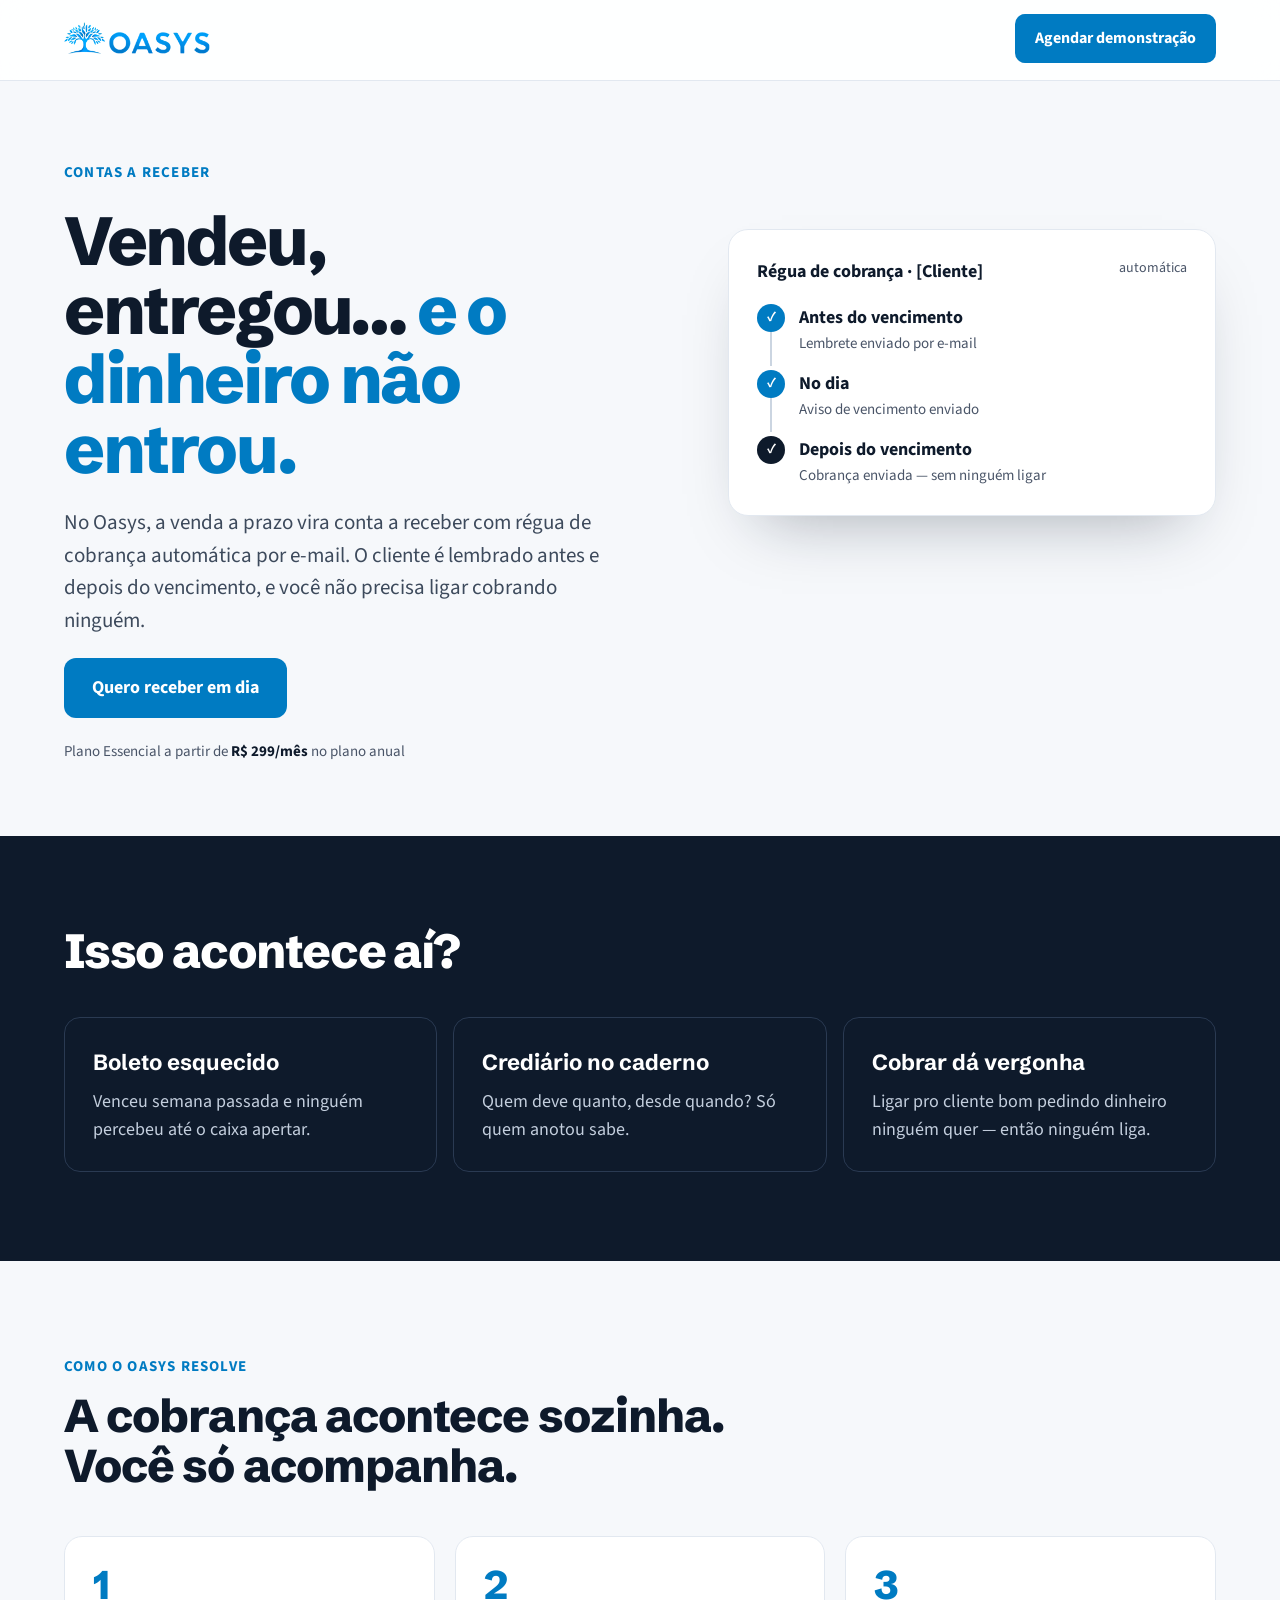
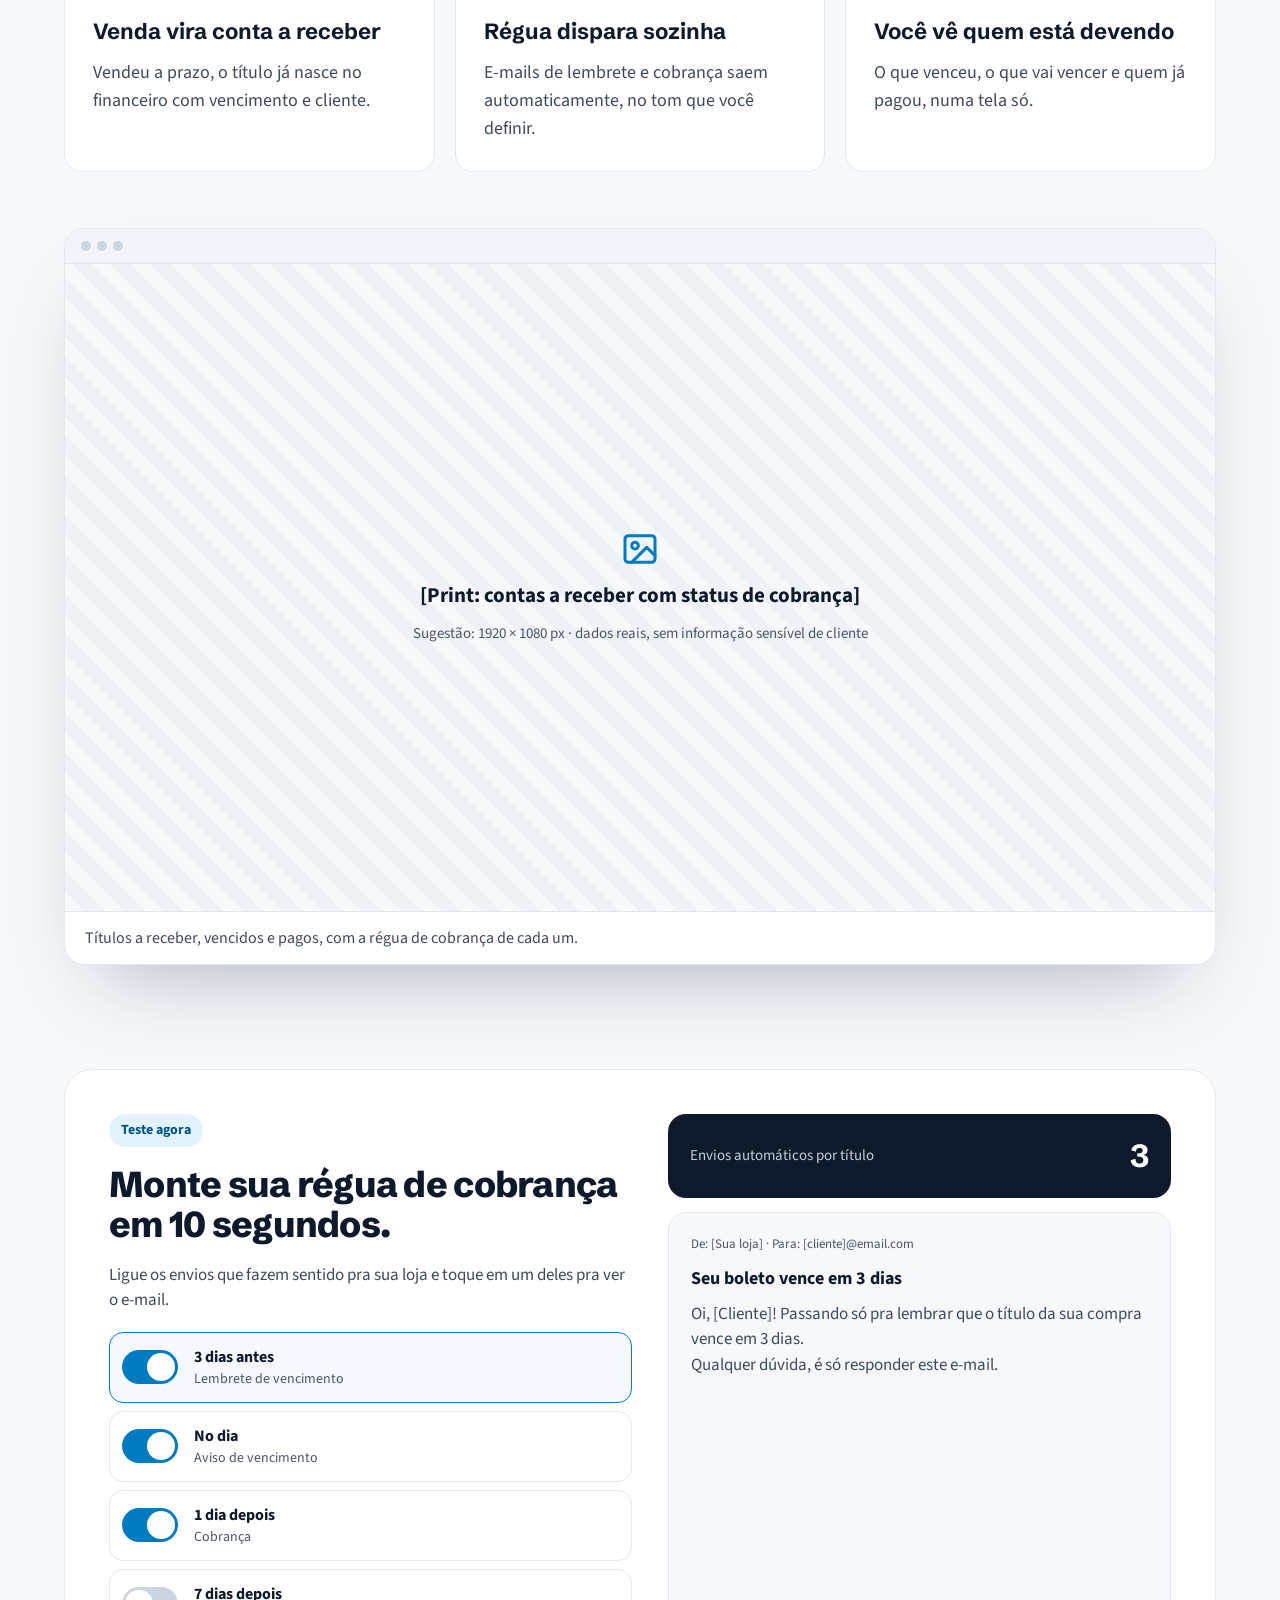
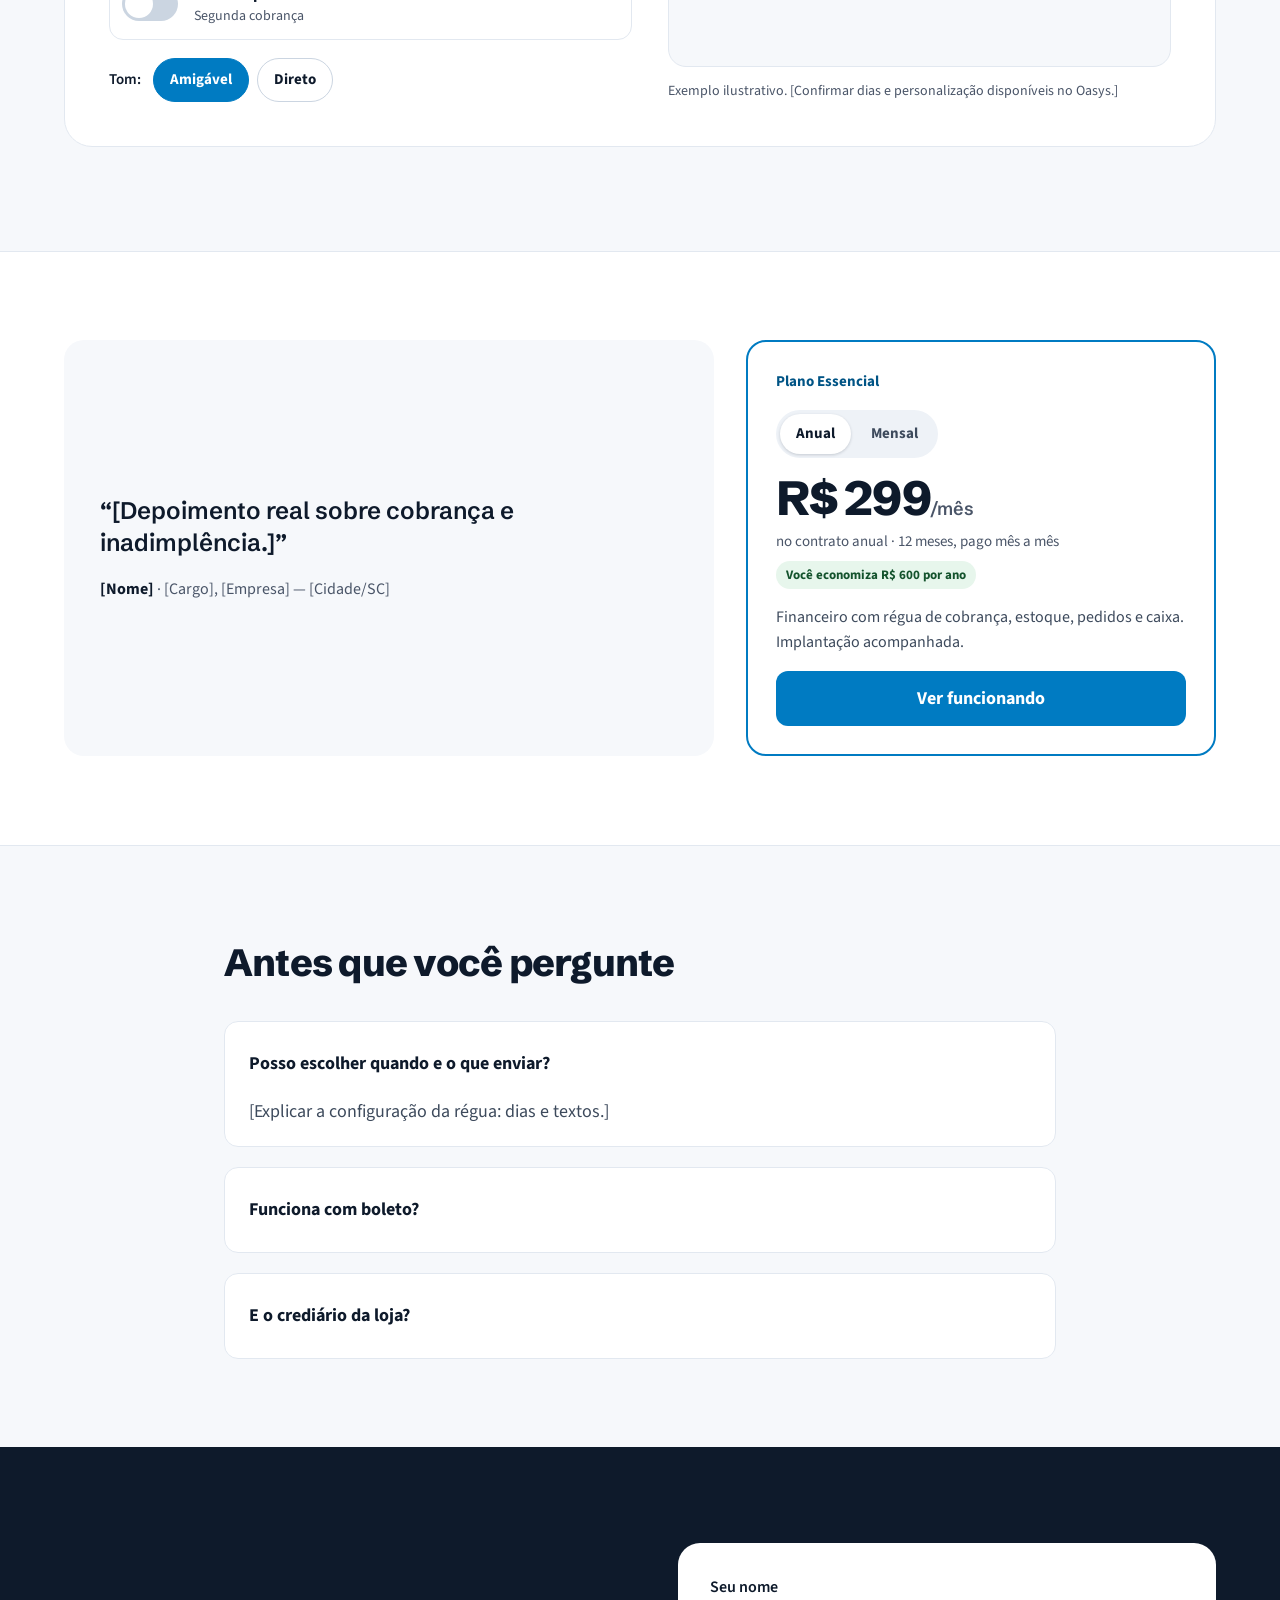
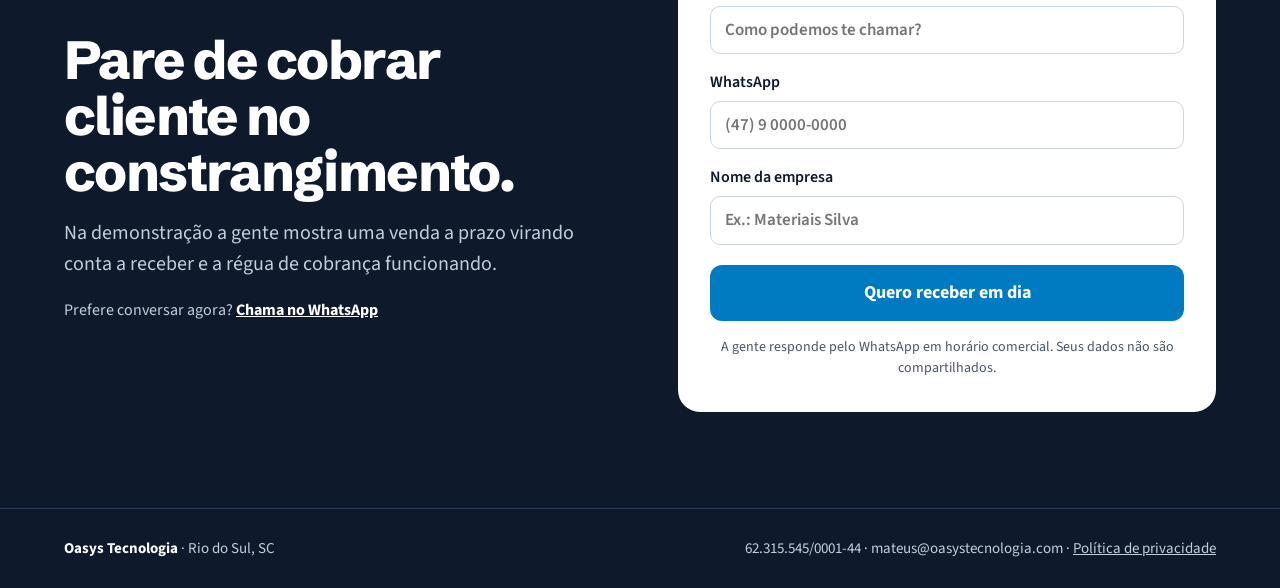
==== cobranca/index.html @ 2a6f5a50 "feat: substitui LPs por 6 landing pages nichadas por dor Apaga as 3 LPs antigas (index.html, index_c" ====
<!doctype html>
<html lang="pt-BR">
<head>
<meta charset="utf-8">
<meta name="viewport" content="width=device-width, initial-scale=1, viewport-fit=cover">
<title>Régua de cobrança automática | Oasys ERP</title>
<meta name="description" content="Venda a prazo vira conta a receber com lembretes e cobranças automáticas por e-mail. Receba em dia sem precisar ligar cobrando.">
<meta name="theme-color" content="#0E1A2B">
<link rel="canonical" href="https://www.oasystecnologia.com/cobranca/">
<meta property="og:type" content="website">
<meta property="og:locale" content="pt_BR">
<meta property="og:title" content="Régua de cobrança automática | Oasys ERP">
<meta property="og:description" content="Venda a prazo vira conta a receber com lembretes e cobranças automáticas por e-mail. Receba em dia sem precisar ligar cobrando.">
<meta property="og:url" content="https://www.oasystecnologia.com/cobranca/">
<meta property="og:image" content="https://www.oasystecnologia.com/assets/og-cobranca.png">
<link rel="icon" href="../assets/favicon.png">
<link rel="preconnect" href="https://fonts.googleapis.com">
<link rel="preconnect" href="https://fonts.gstatic.com" crossorigin>
<link rel="stylesheet" href="https://fonts.googleapis.com/css2?family=Schibsted+Grotesk:wght@500;600;700;800&amp;family=Source+Sans+3:wght@400;500;600;700&amp;display=swap">
<link rel="stylesheet" href="../assets/oasys.css">
<!-- GA4 (opcional): descomente e troque G-XXXXXXX
<script async src="https://www.googletagmanager.com/gtag/js?id=G-XXXXXXX"></script>
<script>window.dataLayer=window.dataLayer||[];function gtag(){dataLayer.push(arguments);}gtag('js',new Date());gtag('config','G-XXXXXXX');</script>
-->
<!-- PostHog -->
<script>
  !function (t, e) { var o, n, p, r; e.__SV || (window.posthog && window.posthog.__loaded) || (window.posthog = e, e._i = [], e.init = function (i, s, a) { function g(t, e) { var o = e.split("."); 2 == o.length && (t = t[o[0]], e = o[1]), t[e] = function () { t.push([e].concat(Array.prototype.slice.call(arguments, 0))) } } (p = t.createElement("script")).type = "text/javascript", p.crossOrigin = "anonymous", p.async = !0, p.src = s.api_host.replace(".i.posthog.com", "-assets.i.posthog.com") + "/static/array.js", (r = t.getElementsByTagName("script")[0]).parentNode.insertBefore(p, r); var u = e; for (void 0 !== a ? u = e[a] = [] : a = "posthog", u.people = u.people || [], u.toString = function (t) { var e = "posthog"; return "posthog" !== a && (e += "." + a), t || (e += " (stub)"), e }, u.people.toString = function () { return u.toString(1) + ".people (stub)" }, o = "ki Ci init qi Hi pr Bi zi Di capture calculateEventProperties Qi register register_once register_for_session unregister unregister_for_session Ki getFeatureFlag getFeatureFlagPayload getFeatureFlagResult getAllFeatureFlags isFeatureEnabled reloadFeatureFlags updateFlags updateEarlyAccessFeatureEnrollment getEarlyAccessFeatures on onFeatureFlags onSurveysLoaded onSessionId getSurveys getActiveMatchingSurveys renderSurvey displaySurvey cancelPendingSurvey canRenderSurvey canRenderSurveyAsync Xi identify setPersonProperties unsetPersonProperties group resetGroups setPersonPropertiesForFlags resetPersonPropertiesForFlags setGroupPropertiesForFlags resetGroupPropertiesForFlags reset shutdown setIdentity clearIdentity get_distinct_id getGroups get_session_id get_session_replay_url alias set_config startSessionRecording stopSessionRecording sessionRecordingStarted captureException addExceptionStep captureLog startExceptionAutocapture stopExceptionAutocapture loadToolbar get_property getSessionProperty Ji Gi createPersonProfile setInternalOrTestUser Yi Ai rn opt_in_capturing opt_out_capturing has_opted_in_capturing has_opted_out_capturing get_explicit_consent_status is_capturing clear_opt_in_out_capturing Vi debug mr it getPageViewId captureTraceFeedback captureTraceMetric Oi".split(" "), n = 0; n < o.length; n++)g(u, o[n]); e._i.push([i, s, a]) }, e.__SV = 1) }(document, window.posthog || []);
  posthog.init('phc_oNFA5tQmoU3kR3LsPu9twsW7K7VfDBJmHbrfLecJMshD', {
    api_host: 'https://us.i.posthog.com',
    defaults: '2026-05-30',
    person_profiles: 'identified_only', // or 'always' to create profiles for anonymous users as well
  })
</script>
  <!-- Meta Pixel Code -->
  <script>
    !function (f, b, e, v, n, t, s) {
      if (f.fbq) return; n = f.fbq = function () {
        n.callMethod ?
          n.callMethod.apply(n, arguments) : n.queue.push(arguments)
      };
      if (!f._fbq) f._fbq = n; n.push = n; n.loaded = !0; n.version = '2.0';
      n.queue = []; t = b.createElement(e); t.async = !0;
      t.src = v; s = b.getElementsByTagName(e)[0];
      s.parentNode.insertBefore(t, s)
    }(window, document, 'script',
      'https://connect.facebook.net/en_US/fbevents.js');
    fbq('init', '1042096091507834');
    fbq('track', 'PageView');
  </script>
  <noscript><img height="1" width="1" style="display:none"
      src="https://www.facebook.com/tr?id=1042096091507834&ev=PageView&noscript=1" /></noscript>
  <!-- End Meta Pixel Code -->
</head>
<body data-lp="cobranca">
<div style="font-family: 'Source Sans 3', system-ui, sans-serif; color: #0E1A2B; background: #F6F8FB; font-size: 18px; line-height: 1.55; overflow-x: clip">

<header style="position: sticky; top: 0; z-index: 50; background: rgba(255,255,255,0.88); backdrop-filter: blur(12px); -webkit-backdrop-filter: blur(12px); border-bottom: 1px solid #E2E8F0">
<div style="max-width: 1200px; margin: 0 auto; padding: 14px 24px; display: flex; align-items: center; justify-content: space-between; gap: 16px">
<a href="https://www.oasystecnologia.com/" aria-label="Oasys — página inicial" style="display: inline-flex; align-items: center; text-decoration: none"><img src="../assets/logohorizontal.png" alt="Oasys" style="height: 32px; width: auto; display: block"></a>
<a class="btn" href="#demo" style="background: var(--azul); color: #FFFFFF; text-decoration: none; font-weight: 700; font-size: 16px; padding: 12px 20px; border-radius: 10px; min-height: 44px; box-sizing: border-box; display: inline-flex; align-items: center">Agendar demonstração</a>
</div>
<div class="prog" aria-hidden="true" style="height: 3px; background: var(--azul); transform: scaleX(0); transform-origin: left"></div>
</header>
<main id="conteudo">


<!-- HERO -->
<section style="max-width: 1200px; margin: 0 auto; padding: clamp(48px, 6.3vw, 88px) 24px clamp(44px, 5.7vw, 80px); display: flex; flex-wrap: wrap; gap: 56px; align-items: center">
<div style="flex: 1 1 520px; min-width: 0; display: flex; flex-direction: column; gap: 22px">
<p class="load d1" style="margin: 0; font-weight: 700; font-size: 15px; letter-spacing: 0.08em; text-transform: uppercase; color: var(--azul)">Contas a receber</p>
<h1 class="load d2" style="margin: 0; font-family: 'Schibsted Grotesk', sans-serif; font-weight: 800; font-size: clamp(40px, 5.4vw, 68px); line-height: 1.02; letter-spacing: -0.035em">Vendeu, entregou… <span style="color: var(--azul)">e o dinheiro não entrou.</span></h1>
<p class="load d3" style="margin: 0; font-size: clamp(18px, 2.2vw, 21px); color: #3D4A5C; max-width: 560px">No Oasys, a venda a prazo vira conta a receber com régua de cobrança automática por e-mail. O cliente é lembrado antes e depois do vencimento, e você não precisa ligar cobrando ninguém.</p>
<div class="load d4" style="display: flex; flex-wrap: wrap; gap: 12px">
<a class="btn" href="#demo" style="background: var(--azul); color: #FFFFFF; text-decoration: none; font-weight: 700; padding: 16px 28px; border-radius: 12px; min-height: 52px; box-sizing: border-box; display: inline-flex; align-items: center">Quero receber em dia</a>
</div>
<p class="load d5" style="margin: 0; font-size: 15px; color: #4A5568">Plano Essencial a partir de <strong style="color: #0E1A2B">R$ 299/mês</strong> no plano anual</p>
</div>
<div class="par" style="flex: 1 1 400px; min-width: 0">
<div class="load d3" style="background: #FFFFFF; border: 1px solid #E2E8F0; border-radius: 20px; padding: 28px; display: flex; flex-direction: column; gap: 4px; box-shadow: 0 32px 64px -32px rgba(14,26,43,0.35)">
<div style="display: flex; justify-content: space-between; gap: 12px; margin-bottom: 14px"><span style="font-weight: 700">Régua de cobrança · [Cliente]</span><span style="font-size: 14px; color: #4A5568">automática</span></div>
<div class="load d4" style="display: flex; gap: 14px; align-items: flex-start"><div style="display: flex; flex-direction: column; align-items: center"><span style="width: 28px; height: 28px; border-radius: 50%; background: var(--azul); color: #FFF; display: flex; align-items: center; justify-content: center; font-size: 14px; font-weight: 700">✓</span><span style="width: 2px; height: 34px; background: #CBD5E1"></span></div><div><strong>Antes do vencimento</strong><div style="font-size: 15px; color: #4A5568">Lembrete enviado por e-mail</div></div></div>
<div class="load d6" style="display: flex; gap: 14px; align-items: flex-start"><div style="display: flex; flex-direction: column; align-items: center"><span style="width: 28px; height: 28px; border-radius: 50%; background: var(--azul); color: #FFF; display: flex; align-items: center; justify-content: center; font-size: 14px; font-weight: 700">✓</span><span style="width: 2px; height: 34px; background: #CBD5E1"></span></div><div><strong>No dia</strong><div style="font-size: 15px; color: #4A5568">Aviso de vencimento enviado</div></div></div>
<div class="load d7" style="display: flex; gap: 14px; align-items: flex-start"><div style="display: flex; flex-direction: column; align-items: center"><span style="width: 28px; height: 28px; border-radius: 50%; background: #0E1A2B; color: #FFF; display: flex; align-items: center; justify-content: center; font-size: 14px; font-weight: 700">✓</span></div><div><strong>Depois do vencimento</strong><div style="font-size: 15px; color: #4A5568">Cobrança enviada — sem ninguém ligar</div></div></div>
</div>
</div>
</section>

<!-- SINTOMAS -->
<section style="background: #0E1A2B; color: #FFFFFF">
<div style="max-width: 1200px; margin: 0 auto; padding: clamp(52px, 6.9vw, 96px) 24px; display: flex; flex-direction: column; gap: 40px">
<h2 class="rv" style="margin: 0; font-family: 'Schibsted Grotesk', sans-serif; font-weight: 800; font-size: clamp(32px, 3.8vw, 48px); line-height: 1.08; letter-spacing: -0.025em">Isso acontece aí?</h2>
<div style="display: grid; grid-template-columns: repeat(auto-fit, minmax(300px, 1fr)); gap: 16px">
<div class="rv" style="border: 1px solid #2A3A52; border-radius: 16px; padding: 28px; display: flex; flex-direction: column; gap: 8px"><strong style="font-family: 'Schibsted Grotesk', sans-serif; font-size: 22px">Boleto esquecido</strong><span style="color: #C3CEDD">Venceu semana passada e ninguém percebeu até o caixa apertar.</span></div>
<div class="rv s2" style="border: 1px solid #2A3A52; border-radius: 16px; padding: 28px; display: flex; flex-direction: column; gap: 8px"><strong style="font-family: 'Schibsted Grotesk', sans-serif; font-size: 22px">Crediário no caderno</strong><span style="color: #C3CEDD">Quem deve quanto, desde quando? Só quem anotou sabe.</span></div>
<div class="rv s3" style="border: 1px solid #2A3A52; border-radius: 16px; padding: 28px; display: flex; flex-direction: column; gap: 8px"><strong style="font-family: 'Schibsted Grotesk', sans-serif; font-size: 22px">Cobrar dá vergonha</strong><span style="color: #C3CEDD">Ligar pro cliente bom pedindo dinheiro ninguém quer — então ninguém liga.</span></div>
</div>
</div>
</section>

<!-- SOLUÇÃO -->
<section style="max-width: 1200px; margin: 0 auto; padding: clamp(56px, 7.4vw, 104px) 24px 56px; display: flex; flex-direction: column; gap: 44px">
<div class="rv" style="max-width: 760px; display: flex; flex-direction: column; gap: 12px">
<p style="margin: 0; font-weight: 700; font-size: 15px; letter-spacing: 0.08em; text-transform: uppercase; color: var(--azul)">Como o Oasys resolve</p>
<h2 style="margin: 0; font-family: 'Schibsted Grotesk', sans-serif; font-weight: 800; font-size: clamp(32px, 3.6vw, 46px); line-height: 1.1; letter-spacing: -0.02em">A cobrança acontece sozinha. Você só acompanha.</h2>
</div>
<div style="display: grid; grid-template-columns: repeat(auto-fit, minmax(300px, 1fr)); gap: 20px">
<article class="rv card" style="background: #FFFFFF; border: 1px solid #E2E8F0; border-radius: 18px; padding: 28px; display: flex; flex-direction: column; gap: 10px"><span style="font-family: 'Schibsted Grotesk', sans-serif; font-weight: 800; font-size: 40px; color: var(--azul); line-height: 1">1</span><h3 style="margin: 0; font-family: 'Schibsted Grotesk', sans-serif; font-size: 22px">Venda vira conta a receber</h3><p style="margin: 0; color: #3D4A5C">Vendeu a prazo, o título já nasce no financeiro com vencimento e cliente.</p></article>
<article class="rv s2 card" style="background: #FFFFFF; border: 1px solid #E2E8F0; border-radius: 18px; padding: 28px; display: flex; flex-direction: column; gap: 10px"><span style="font-family: 'Schibsted Grotesk', sans-serif; font-weight: 800; font-size: 40px; color: var(--azul); line-height: 1">2</span><h3 style="margin: 0; font-family: 'Schibsted Grotesk', sans-serif; font-size: 22px">Régua dispara sozinha</h3><p style="margin: 0; color: #3D4A5C">E-mails de lembrete e cobrança saem automaticamente, no tom que você definir.</p></article>
<article class="rv s3 card" style="background: #FFFFFF; border: 1px solid #E2E8F0; border-radius: 18px; padding: 28px; display: flex; flex-direction: column; gap: 10px"><span style="font-family: 'Schibsted Grotesk', sans-serif; font-weight: 800; font-size: 40px; color: var(--azul); line-height: 1">3</span><h3 style="margin: 0; font-family: 'Schibsted Grotesk', sans-serif; font-size: 22px">Você vê quem está devendo</h3><p style="margin: 0; color: #3D4A5C">O que venceu, o que vai vencer e quem já pagou, numa tela só.</p></article>
</div>
</section>

<!-- PRINT -->
<section style="max-width: 1200px; margin: 0 auto; padding: 0 24px 104px">
<div class="zoom"><figure style="margin: 0; background: #FFFFFF; border: 1px solid var(--linha); border-radius: 20px; overflow: hidden; box-shadow: 0 40px 80px -40px rgba(14,26,43,0.35)">
<div aria-hidden="true" style="display: flex; gap: 6px; padding: 12px 16px; background: #F1F4F9; border-bottom: 1px solid var(--linha)"><span style="width: 10px; height: 10px; border-radius: 50%; background: #CBD5E1"></span><span style="width: 10px; height: 10px; border-radius: 50%; background: #CBD5E1"></span><span style="width: 10px; height: 10px; border-radius: 50%; background: #CBD5E1"></span></div>
<!-- TROCAR: substitua o bloco abaixo por <img src="../assets/prints/ARQUIVO.png" alt="[Print: contas a receber com status de cobrança]" width="1920" height="1080" loading="lazy"> -->
<div style="aspect-ratio: 16 / 9; background: repeating-linear-gradient(45deg, #F6F8FB 0 14px, #EEF2F7 14px 28px); display: flex; flex-direction: column; align-items: center; justify-content: center; gap: 10px; text-align: center; padding: 24px; color: var(--suave)"><svg aria-hidden="true" width="40" height="40" viewBox="0 0 24 24" fill="none" stroke="#007BC2" stroke-width="1.8" stroke-linecap="round" stroke-linejoin="round"><rect x="3" y="4" width="18" height="16" rx="2"></rect><circle cx="9" cy="10" r="2"></circle><path d="M21 16l-5-5-9 9"></path></svg><strong style="color: var(--tinta); font-size: 21px">[Print: contas a receber com status de cobrança]</strong><span style="font-size: 15px">Sugestão: 1920 × 1080 px · dados reais, sem informação sensível de cliente</span></div>
<figcaption style="padding: 14px 20px; font-size: 16px; color: var(--texto); border-top: 1px solid var(--linha)">Títulos a receber, vencidos e pagos, com a régua de cobrança de cada um.</figcaption>
</figure></div>
</section>

<!-- TESTE AGORA -->
<section id="teste" style="max-width: 1200px; margin: 0 auto; padding: 0 24px 104px">
<div class="rv"><div data-widget="sim-regua"><noscript><p style="padding: 24px; background: #FFFFFF; border-radius: 20px">Ative o JavaScript para usar este simulador.</p></noscript></div></div>
</section>

<!-- PROVA + PREÇO -->
<section style="background: #FFFFFF; border-top: 1px solid #E2E8F0; border-bottom: 1px solid #E2E8F0">
<div style="max-width: 1200px; margin: 0 auto; padding: clamp(52px, 6.9vw, 96px) 24px; display: flex; flex-wrap: wrap; gap: 32px; align-items: stretch">
<figure class="rvl" style="flex: 1 1 520px; min-width: 0; margin: 0; background: #F6F8FB; border-radius: 20px; padding: 36px; display: flex; flex-direction: column; gap: 18px; justify-content: center">
<blockquote style="margin: 0; font-family: 'Schibsted Grotesk', sans-serif; font-size: 24px; line-height: 1.35; font-weight: 600">“[Depoimento real sobre cobrança e inadimplência.]”</blockquote>
<figcaption style="color: #4A5568; font-size: 16px"><strong style="color: #0E1A2B">[Nome]</strong> · [Cargo], [Empresa] — [Cidade/SC]</figcaption>
</figure>
<div class="rvr" style="flex: 1 1 340px; min-width: 0"><div data-widget="preco" data-plano="essencial" data-desc="Financeiro com régua de cobrança, estoque, pedidos e caixa. Implantação acompanhada." style="height: 100%"></div></div>
</div>
</section>

<!-- OBJEÇÕES -->
<section style="max-width: 880px; margin: 0 auto; padding: clamp(52px, 6.9vw, 96px) 24px; display: flex; flex-direction: column; gap: 20px">
<h2 class="rv" style="margin: 0 0 8px; font-family: 'Schibsted Grotesk', sans-serif; font-weight: 800; font-size: clamp(28px, 3vw, 38px); letter-spacing: -0.02em">Antes que você pergunte</h2>
<details class="rv" open style="background: #FFFFFF; border: 1px solid #E2E8F0; border-radius: 14px; padding: 20px 24px"><summary style="font-weight: 700; cursor: pointer">Posso escolher quando e o que enviar?</summary><p style="margin: 12px 0 0; color: #3D4A5C">[Explicar a configuração da régua: dias e textos.]</p></details>
<details class="rv" style="background: #FFFFFF; border: 1px solid #E2E8F0; border-radius: 14px; padding: 20px 24px"><summary style="font-weight: 700; cursor: pointer">Funciona com boleto?</summary><p style="margin: 12px 0 0; color: #3D4A5C">[Explicar formas de recebimento suportadas.]</p></details>
<details class="rv" style="background: #FFFFFF; border: 1px solid #E2E8F0; border-radius: 14px; padding: 20px 24px"><summary style="font-weight: 700; cursor: pointer">E o crediário da loja?</summary><p style="margin: 12px 0 0; color: #3D4A5C">No Oasys, o crediário é controlado como conta a receber, com a mesma régua de cobrança automática.</p></details>
</section>

<section id="demo" style="color: #FFFFFF; background: var(--tinta); overflow: hidden">
<div style="max-width: 1200px; margin: 0 auto; padding: 96px 24px; display: flex; flex-wrap: wrap; gap: 56px; align-items: center">
<div class="rvl" style="flex: 1 1 440px; min-width: 0; display: flex; flex-direction: column; gap: 18px">
<h2 style="margin: 0; font-family: 'Schibsted Grotesk', sans-serif; font-weight: 800; font-size: clamp(34px, 4.2vw, 54px); line-height: 1.04; letter-spacing: -0.03em">Pare de cobrar cliente no constrangimento.</h2>
<p style="margin: 0; color: #C3CEDD; font-size: 20px">Na demonstração a gente mostra uma venda a prazo virando conta a receber e a régua de cobrança funcionando.</p>
<p style="margin: 0; color: #C3CEDD; font-size: 16px">Prefere conversar agora? <a href="https://wa.me/554731804931" style="color: #FFFFFF; font-weight: 700">Chama no WhatsApp</a></p>
</div>
<form class="rvr" data-form="demo" data-endpoint="[URL_DO_ENDPOINT_DE_LEADS]" novalidate style="flex: 1 1 420px; min-width: 0; background: #FFFFFF; color: var(--tinta); border-radius: 22px; padding: 32px">
<div data-campos style="display: flex; flex-direction: column; gap: 16px">
<label style="display: flex; flex-direction: column; gap: 6px; font-weight: 600; font-size: 16px">Seu nome<input type="text" name="nome" autocomplete="name" required placeholder="Como podemos te chamar?" style="min-height: 48px; padding: 10px 14px; border: 1.5px solid #CBD5E1; border-radius: 10px; font-size: 17px"></label>
<label style="display: flex; flex-direction: column; gap: 6px; font-weight: 600; font-size: 16px">WhatsApp<input type="tel" name="whatsapp" autocomplete="tel" inputmode="tel" required placeholder="(47) 9 0000-0000" style="min-height: 48px; padding: 10px 14px; border: 1.5px solid #CBD5E1; border-radius: 10px; font-size: 17px"></label>
<label style="display: flex; flex-direction: column; gap: 6px; font-weight: 600; font-size: 16px">Nome da empresa<input type="text" name="empresa" autocomplete="organization" placeholder="Ex.: Materiais Silva" style="min-height: 48px; padding: 10px 14px; border: 1.5px solid #CBD5E1; border-radius: 10px; font-size: 17px"></label>
<span data-erro role="alert" hidden style="font-size: 14px; font-weight: 700; color: #B42318"></span>
<button class="btn oz-primario" type="submit" style="font-size: 18px; min-height: 56px; margin-top: 4px">Quero receber em dia</button>
<p style="margin: 0; font-size: 14px; color: var(--suave); text-align: center">A gente responde pelo WhatsApp em horário comercial. Seus dados não são compartilhados.</p>
</div>
<div data-ok hidden tabindex="-1" role="status" style="display: flex; flex-direction: column; gap: 12px; align-items: flex-start; padding: 8px 0">
<svg aria-hidden="true" width="40" height="40" viewBox="0 0 24 24" fill="none" stroke="#007BC2" stroke-width="2.4" stroke-linecap="round" stroke-linejoin="round"><circle cx="12" cy="12" r="10"></circle><path d="M7 12.5l3.5 3.5L17 9"></path></svg>
<strong style="font-family: 'Schibsted Grotesk', sans-serif; font-size: 26px">Recebemos seu contato!</strong>
<span style="color: var(--texto)">Em breve alguém da Oasys chama você no WhatsApp para marcar o melhor horário.</span>
</div>
</form>
</div>
</section>
</main>
<div class="mbar" style="position: fixed; left: 0; right: 0; bottom: 0; z-index: 60; background: rgba(255,255,255,0.96); backdrop-filter: blur(10px); -webkit-backdrop-filter: blur(10px); border-top: 1px solid var(--linha); padding: 10px 16px calc(10px + env(safe-area-inset-bottom)); gap: 10px">
<a href="#demo" style="flex: 1; background: var(--azul); color: #FFFFFF; text-decoration: none; font-weight: 700; font-size: 16px; border-radius: 12px; min-height: 48px; display: flex; align-items: center; justify-content: center; text-align: center; padding: 0 8px">Quero receber em dia</a>
<a href="https://wa.me/554731804931" style="flex: 0 0 auto; background: #FFFFFF; color: var(--tinta); border: 1.5px solid #CBD5E1; text-decoration: none; font-weight: 700; font-size: 16px; border-radius: 12px; min-height: 48px; padding: 0 16px; display: flex; align-items: center; gap: 8px"><svg aria-hidden="true" width="18" height="18" viewBox="0 0 24 24" fill="none" stroke="currentColor" stroke-width="2" stroke-linecap="round" stroke-linejoin="round"><path d="M21 11.5a8.4 8.4 0 0 1-12.4 7.4L3 21l2.1-5.5A8.4 8.4 0 1 1 21 11.5z"></path></svg>WhatsApp</a>
</div>
<footer style="background: var(--tinta); color: #C3CEDD; border-top: 1px solid #2A3A52">
<div style="max-width: 1200px; margin: 0 auto; padding: 28px 24px; display: flex; flex-wrap: wrap; justify-content: space-between; gap: 12px; font-size: 15px">
<span><strong style="color: #FFFFFF">Oasys Tecnologia</strong> · Rio do Sul, SC</span>
<span>62.315.545/0001-44 · mateus@oasystecnologia.com · <a href="[link-politica-de-privacidade]" style="color: #C3CEDD">Política de privacidade</a></span>
</div>
</footer>
</div>
<script src="../assets/oasys.js" defer></script>
</body>
</html>
---- assets/oasys.css ----
/* Oasys — LPs por dor · estilos compartilhados */
:root{--azul:#007BC2;--azul-esc:#005485;--tinta:#0E1A2B;--texto:#3D4A5C;--suave:#4A5568;--linha:#E2E8F0;--fundo:#F6F8FB;--claro:#70CBFF}
*{box-sizing:border-box}
html{scroll-behavior:smooth;overflow-x:clip}
body{margin:0;overflow-x:clip;background:var(--fundo);font-family:'Source Sans 3',system-ui,sans-serif;color:var(--tinta);font-size:18px;line-height:1.55;-webkit-tap-highlight-color:transparent}
a{color:var(--azul)}a:hover{color:var(--azul-esc)}
input,select,button{font:inherit}
button:focus-visible,a:focus-visible,input:focus-visible,summary:focus-visible{outline:3px solid #70CBFF;outline-offset:2px}
img{max-width:100%;display:block}

.btn{transition:transform .2s cubic-bezier(.2,.8,.2,1),box-shadow .2s}
.btn:active{transform:scale(.97)}
.card{transition:transform .25s cubic-bezier(.2,.8,.2,1),box-shadow .25s}
@media (hover:hover){
  .btn:hover{transform:translateY(-2px);box-shadow:0 12px 24px -12px rgba(22,82,240,.7)}
  .card:hover{transform:translateY(-4px);box-shadow:0 20px 40px -20px rgba(14,26,43,.3)}
}

@keyframes pop{from{opacity:0;transform:translateY(18px)}to{opacity:1;transform:none}}
@keyframes rv{from{opacity:0;transform:translateY(56px)}to{opacity:1;transform:none}}
@keyframes rvl{from{opacity:0;transform:translateX(-72px)}to{opacity:1;transform:none}}
@keyframes rvr{from{opacity:0;transform:translateX(72px)}to{opacity:1;transform:none}}
@keyframes zoom{from{opacity:0;transform:scale(.86) rotate(-2deg)}to{opacity:1;transform:none}}
@keyframes par{to{transform:translateY(-90px)}}
@keyframes prog{from{transform:scaleX(0)}to{transform:scaleX(1)}}
@keyframes fill{from{width:0}to{width:100%}}
@keyframes grow{from{transform:scaleY(.05)}to{transform:scaleY(1)}}

.load{animation:pop .8s cubic-bezier(.2,.8,.2,1) both}
.d1{animation-delay:.08s}.d2{animation-delay:.18s}.d3{animation-delay:.28s}.d4{animation-delay:.38s}.d5{animation-delay:.5s}.d6{animation-delay:.85s}.d7{animation-delay:1.25s}.d8{animation-delay:1.7s}
.fill{animation:fill 2.2s cubic-bezier(.4,0,.2,1) .6s both}
.bar{transform-origin:bottom;animation:grow 1s cubic-bezier(.2,.8,.2,1) both}
.b1{animation-delay:.6s}.b2{animation-delay:.7s}.b3{animation-delay:.8s}.b4{animation-delay:.9s}.b5{animation-delay:1s}.b6{animation-delay:1.1s}.b7{animation-delay:1.2s}

/* Animações ligadas ao scroll (Chrome, Edge, Safari 26+) */
@media (prefers-reduced-motion:no-preference){
  @supports (animation-timeline:view()){
    .rv,.rvl,.rvr,.zoom{animation-timing-function:linear;animation-fill-mode:both;animation-timeline:view();animation-range:entry 0% cover 30%}
    .rv{animation-name:rv}.rvl{animation-name:rvl}.rvr{animation-name:rvr}.zoom{animation-name:zoom}
    .s2{animation-range:entry 8% cover 36%}.s3{animation-range:entry 16% cover 42%}
    .par{animation:par linear both;animation-timeline:scroll();animation-range:0 800px}
    .prog{transform-origin:left;animation:prog linear both;animation-timeline:scroll()}
  }
  /* Fallback (Firefox etc.): o JS adiciona .io-on no <html> e .in nos elementos visíveis */
  .io-on .rv,.io-on .rvl,.io-on .rvr,.io-on .zoom{opacity:0;transition:opacity .7s ease,transform .7s cubic-bezier(.2,.8,.2,1)}
  .io-on .rv{transform:translateY(40px)}.io-on .rvl{transform:translateX(-48px)}.io-on .rvr{transform:translateX(48px)}.io-on .zoom{transform:scale(.92)}
  .io-on .s2{transition-delay:.08s}.io-on .s3{transition-delay:.16s}
  .io-on .in{opacity:1;transform:none}
}
@media (prefers-reduced-motion:reduce){
  .load,.fill,.bar{animation:none}
  html{scroll-behavior:auto}
  *{transition-duration:.01ms!important}
}

.mbar{display:none}
@media (max-width:760px){
  .mbar{display:flex}
  footer{padding-bottom:76px}
  .esconde-mobile{display:none!important}
}

/* Componentes interativos */
.oz-range{width:100%;accent-color:var(--azul);min-height:32px}
.oz-pill{font-weight:700;font-size:15px;padding:10px 16px;border-radius:999px;min-height:44px;cursor:pointer;background:#fff;color:var(--tinta);border:1.5px solid #CBD5E1}
.oz-pill[aria-pressed="true"],.oz-pill[aria-checked="true"],.oz-pill[aria-selected="true"]{background:var(--azul);color:#fff;border-color:var(--azul)}
.oz-primario{background:var(--azul);color:#fff;border:0;font-weight:700;font-size:17px;padding:14px 22px;border-radius:12px;min-height:52px;cursor:pointer}
.oz-primario:disabled{opacity:.5;cursor:default}
.oz-secundario{background:#fff;color:var(--tinta);border:1.5px solid #CBD5E1;font-weight:700;font-size:16px;padding:12px 18px;border-radius:12px;min-height:48px;cursor:pointer}
.oz-link{background:transparent;color:var(--suave);border:0;font-weight:600;font-size:15px;padding:12px 10px;min-height:48px;cursor:pointer;text-decoration:underline}
.oz-tag{align-self:flex-start;background:#E2F3FD;color:var(--azul-esc);font-weight:700;font-size:14px;padding:6px 12px;border-radius:999px}
.oz-h2{margin:0;font-family:'Schibsted Grotesk',sans-serif;font-weight:800;font-size:clamp(26px,3vw,36px);line-height:1.1;letter-spacing:-.02em}
.oz-caixa{width:100%;background:#fff;border:1px solid var(--linha);border-radius:28px;padding:clamp(24px,4vw,44px);display:flex;flex-wrap:wrap;gap:36px;font-size:17px;line-height:1.5}
.oz-col{flex:1 1 380px;min-width:0;display:flex;flex-direction:column;gap:18px}
.oz-nota{margin:0;font-size:14px;color:var(--suave)}
.oz-escuro{background:var(--tinta);color:#fff;border-radius:22px;padding:28px;display:flex;flex-direction:column;gap:16px}
.oz-trilho{height:10px;background:#22344F;border-radius:99px;overflow:hidden}
.oz-trilho>div{height:100%;background:var(--claro);border-radius:99px;transition:width .35s cubic-bezier(.2,.8,.2,1)}
.oz-switch{flex:none;width:52px;height:30px;border-radius:999px;border:0;cursor:pointer;position:relative;padding:0;background:#CBD5E1;transition:background .2s ease}
.oz-switch[aria-checked="true"]{background:var(--azul)}
.oz-switch span{position:absolute;top:3px;left:3px;width:24px;height:24px;border-radius:50%;background:#fff;transition:left .2s cubic-bezier(.2,.8,.2,1)}
.oz-switch[aria-checked="true"] span{left:25px}
.oz-bolha-cli{align-self:flex-start;max-width:84%;background:#fff;border-radius:4px 14px 14px 14px;padding:10px 14px;font-size:15px;animation:pop .4s cubic-bezier(.2,.8,.2,1) both}
.oz-bolha-at{align-self:flex-end;width:86%;background:#fff;border:1.5px solid var(--azul);border-radius:14px 4px 14px 14px;padding:12px 14px;display:flex;flex-direction:column;gap:6px;font-size:14px;animation:pop .4s cubic-bezier(.2,.8,.2,1) both}
.oz-sr{position:absolute;width:1px;height:1px;overflow:hidden;clip:rect(0 0 0 0);white-space:nowrap}

/* ===== Ajustes de celular (tráfego do Instagram) ===== */
[hidden]{display:none!important}
summary{min-height:44px;display:flex;align-items:center;gap:12px;padding:4px 0}
.oz-range{min-height:44px}
.oz-switch{width:56px;height:34px}
.oz-switch span{width:28px;height:28px}
.oz-switch[aria-checked="true"] span{left:25px}
.oz-num{white-space:nowrap}

/* Seletor anual / mensal */
.oz-seg{display:inline-flex;padding:4px;border-radius:999px;background:#EEF2F7;gap:4px;align-self:flex-start}
.oz-seg button{border:0;background:transparent;color:var(--texto);font-weight:700;font-size:15px;padding:8px 16px;border-radius:999px;min-height:40px;cursor:pointer}
.oz-seg button[aria-checked="true"]{background:#fff;color:var(--tinta);box-shadow:0 1px 3px rgba(14,26,43,.18)}
.oz-escuro-card .oz-seg{background:#1B2E4B}
.oz-escuro-card .oz-seg button{color:#C3CEDD}
.oz-escuro-card .oz-seg button[aria-checked="true"]{background:var(--azul);color:#fff}
.oz-economia{display:inline-block;background:#E7F6EC;color:#14532D;font-weight:700;font-size:13px;padding:4px 10px;border-radius:999px}
.oz-escuro-card .oz-economia{background:#173A2A;color:#9BE3B4}

/* Tabela da nota: vira lista empilhada em tela estreita */
.oz-nota-linha{display:grid;grid-template-columns:minmax(0,1fr) 70px 110px;gap:10px;align-items:center}

/* Linha de produto do Sales App */
.oz-prod{display:flex;align-items:center;gap:10px;flex-wrap:wrap}
.oz-prod-info{flex:1 1 140px;min-width:0}
.oz-step{display:flex;align-items:center;gap:8px;margin-left:auto}
.oz-step button{width:44px;height:44px;border-radius:10px;font-size:20px;font-weight:700;cursor:pointer}

/* Barra fixa: só aparece depois do primeiro CTA sair da tela */
.mbar{transform:translateY(110%);transition:transform .3s cubic-bezier(.2,.8,.2,1)}
.mbar.on{transform:none}

@media (max-width:760px){
  body{font-size:17px}
  /* margens laterais de 16 px e respiros menores entre seções */
  header > div, footer > div,
  main > section[style*="max-width"], main section > div[style*="max-width"]{padding-left:16px!important;padding-right:16px!important}
  header > div{padding-top:10px!important;padding-bottom:10px!important}
  header .btn{display:none!important}
  /* no celular as revelações só sobem (nada desliza de lado) */
  .rvl,.rvr{animation-name:rv!important}
  .io-on .rvl,.io-on .rvr{transform:translateY(40px)}
  .io-on .rvl.in,.io-on .rvr.in{transform:none}
  .par{animation:none!important}
  /* simuladores mais compactos */
  .oz-caixa{padding:20px 16px;gap:24px;border-radius:22px}
  .oz-col{gap:14px}
  .oz-escuro{padding:20px}
  .oz-celular{padding:8px!important;border-radius:30px!important}
  .oz-celular > div{padding:16px!important;border-radius:24px!important}
  .oz-nota-linha{grid-template-columns:minmax(0,1fr) auto;row-gap:2px}
  .oz-nota-linha > :first-child{grid-column:1 / -1;font-weight:600}
  .oz-nota-cab{display:none!important}
  /* barra fixa: CTA ocupa a largura, WhatsApp vira ícone */
  .mbar a:last-child{padding:0!important;width:48px;justify-content:center;font-size:0!important;gap:0!important}
  .mbar a:last-child svg{width:22px;height:22px}
  .mbar a:first-child{font-size:16px}
}
@media (prefers-reduced-motion:reduce){.mbar{transition:none}}
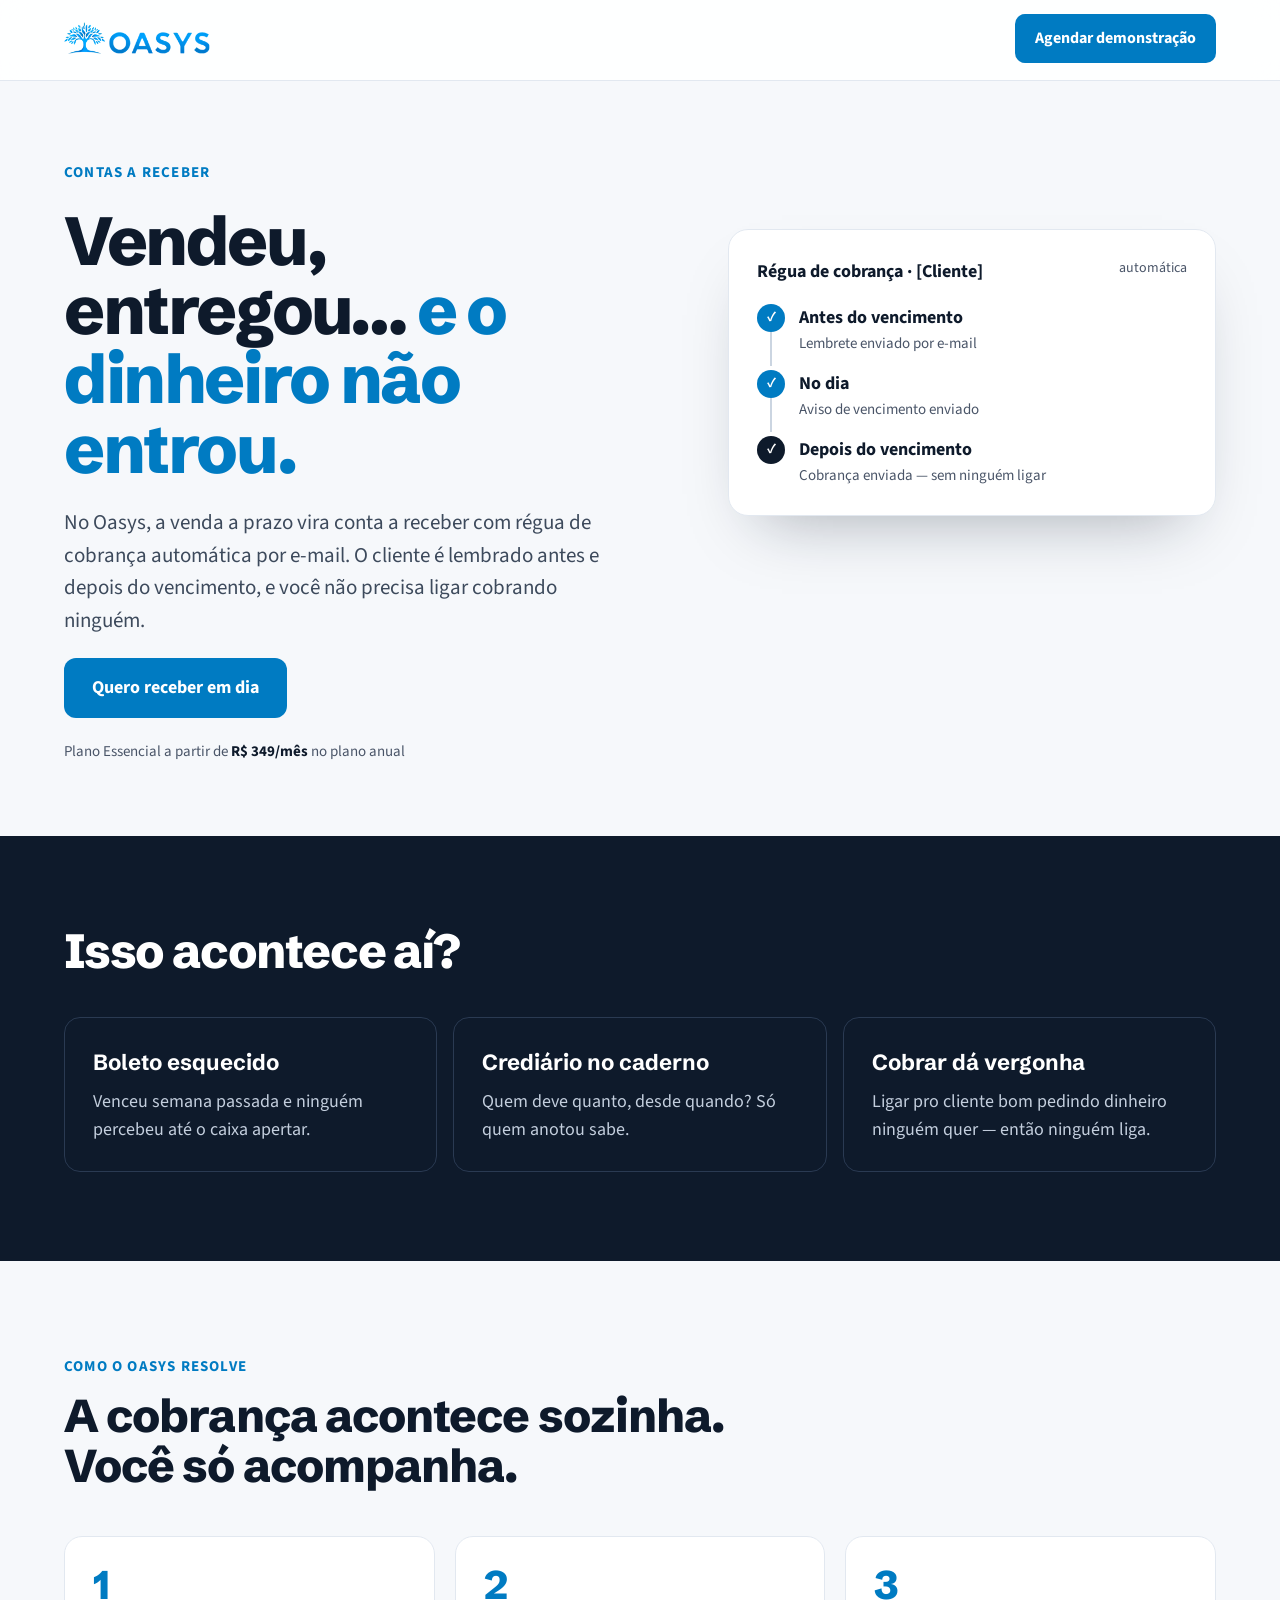
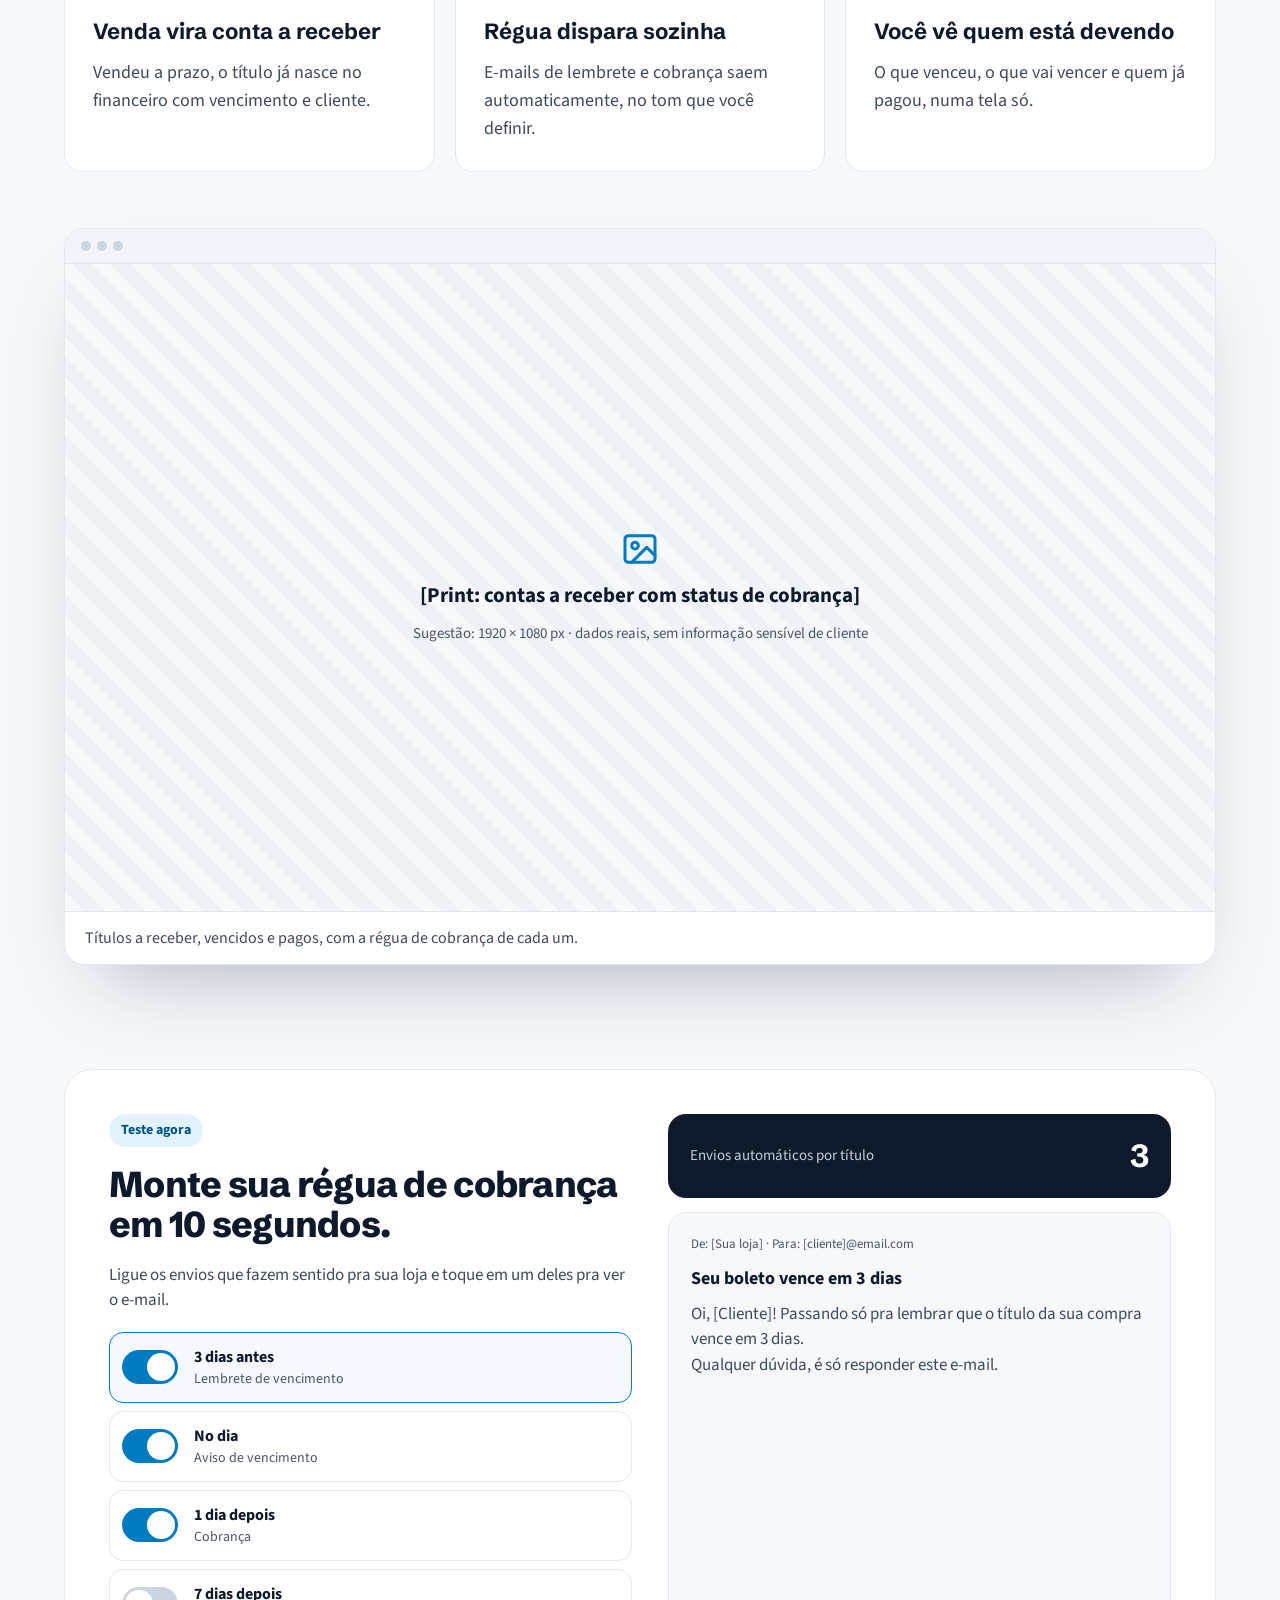
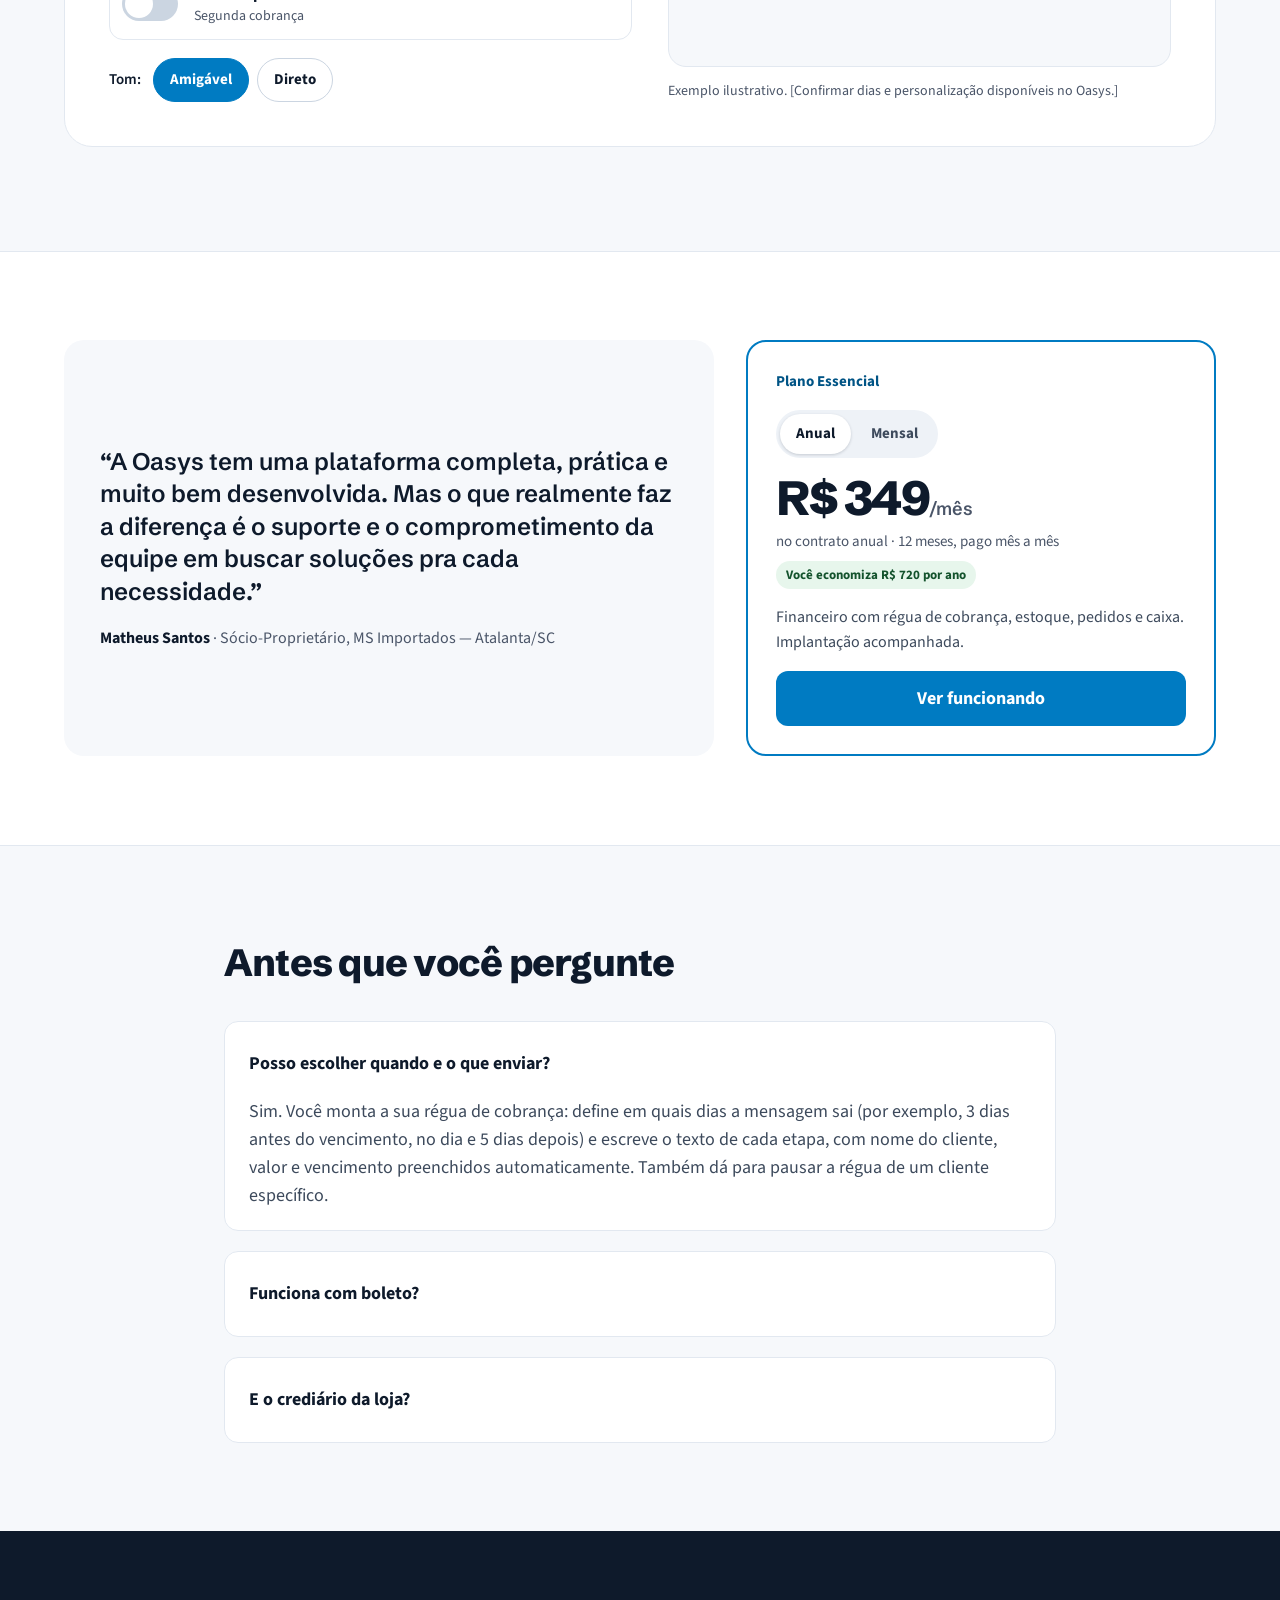
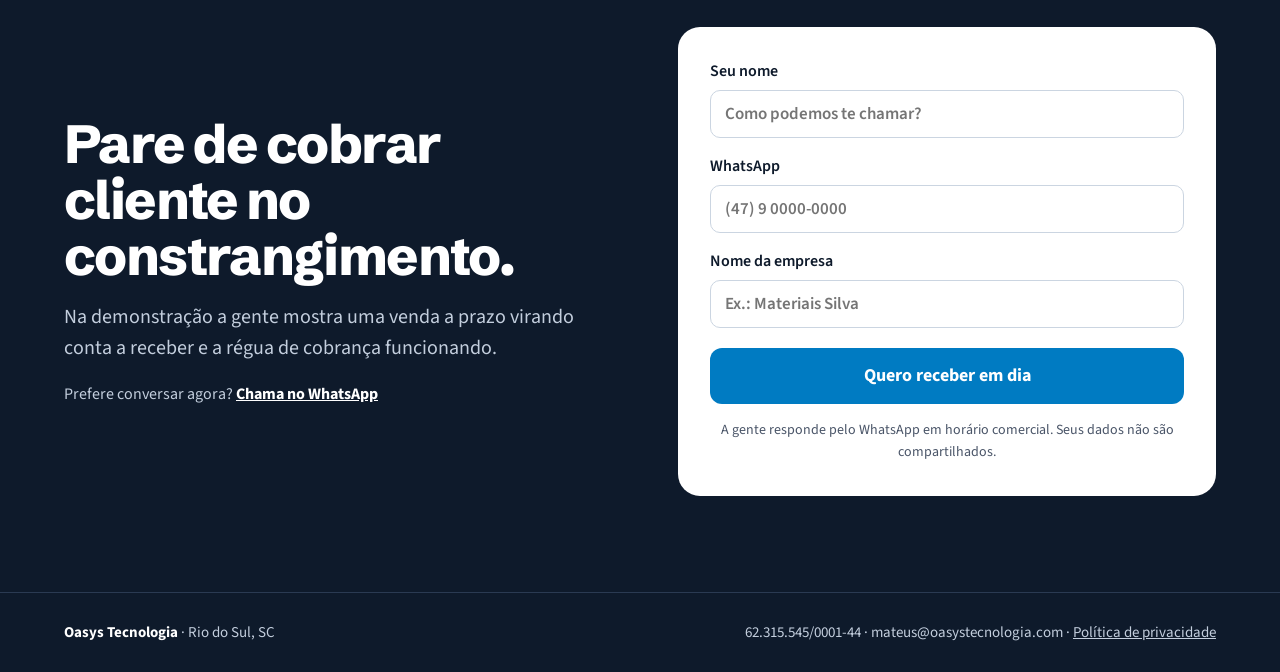
==== commit ec8c15dc: "feat: home generalista, Oasys Neuron, depoimentos reais, FAQ e ajustes de marca Landing pages por do" ====
--- a/cobranca/index.html
+++ b/cobranca/index.html
@@ -25,7 +25,7 @@
 <!-- PostHog -->
 <script>
   !function (t, e) { var o, n, p, r; e.__SV || (window.posthog && window.posthog.__loaded) || (window.posthog = e, e._i = [], e.init = function (i, s, a) { function g(t, e) { var o = e.split("."); 2 == o.length && (t = t[o[0]], e = o[1]), t[e] = function () { t.push([e].concat(Array.prototype.slice.call(arguments, 0))) } } (p = t.createElement("script")).type = "text/javascript", p.crossOrigin = "anonymous", p.async = !0, p.src = s.api_host.replace(".i.posthog.com", "-assets.i.posthog.com") + "/static/array.js", (r = t.getElementsByTagName("script")[0]).parentNode.insertBefore(p, r); var u = e; for (void 0 !== a ? u = e[a] = [] : a = "posthog", u.people = u.people || [], u.toString = function (t) { var e = "posthog"; return "posthog" !== a && (e += "." + a), t || (e += " (stub)"), e }, u.people.toString = function () { return u.toString(1) + ".people (stub)" }, o = "ki Ci init qi Hi pr Bi zi Di capture calculateEventProperties Qi register register_once register_for_session unregister unregister_for_session Ki getFeatureFlag getFeatureFlagPayload getFeatureFlagResult getAllFeatureFlags isFeatureEnabled reloadFeatureFlags updateFlags updateEarlyAccessFeatureEnrollment getEarlyAccessFeatures on onFeatureFlags onSurveysLoaded onSessionId getSurveys getActiveMatchingSurveys renderSurvey displaySurvey cancelPendingSurvey canRenderSurvey canRenderSurveyAsync Xi identify setPersonProperties unsetPersonProperties group resetGroups setPersonPropertiesForFlags resetPersonPropertiesForFlags setGroupPropertiesForFlags resetGroupPropertiesForFlags reset shutdown setIdentity clearIdentity get_distinct_id getGroups get_session_id get_session_replay_url alias set_config startSessionRecording stopSessionRecording sessionRecordingStarted captureException addExceptionStep captureLog startExceptionAutocapture stopExceptionAutocapture loadToolbar get_property getSessionProperty Ji Gi createPersonProfile setInternalOrTestUser Yi Ai rn opt_in_capturing opt_out_capturing has_opted_in_capturing has_opted_out_capturing get_explicit_consent_status is_capturing clear_opt_in_out_capturing Vi debug mr it getPageViewId captureTraceFeedback captureTraceMetric Oi".split(" "), n = 0; n < o.length; n++)g(u, o[n]); e._i.push([i, s, a]) }, e.__SV = 1) }(document, window.posthog || []);
-  posthog.init('phc_oNFA5tQmoU3kR3LsPu9twsW7K7VfDBJmHbrfLecJMshD', {
+  posthog.init('phc_B3N4hWCfWyWPVcXBxZ46384oaUZPbq9iN46KVtyxZEhM', {
     api_host: 'https://us.i.posthog.com',
     defaults: '2026-05-30',
     person_profiles: 'identified_only', // or 'always' to create profiles for anonymous users as well
@@ -73,7 +73,7 @@
 <div class="load d4" style="display: flex; flex-wrap: wrap; gap: 12px">
 <a class="btn" href="#demo" style="background: var(--azul); color: #FFFFFF; text-decoration: none; font-weight: 700; padding: 16px 28px; border-radius: 12px; min-height: 52px; box-sizing: border-box; display: inline-flex; align-items: center">Quero receber em dia</a>
 </div>
-<p class="load d5" style="margin: 0; font-size: 15px; color: #4A5568">Plano Essencial a partir de <strong style="color: #0E1A2B">R$ 299/mês</strong> no plano anual</p>
+<p class="load d5" style="margin: 0; font-size: 15px; color: #4A5568">Plano Essencial a partir de <strong style="color: #0E1A2B">R$ 349/mês</strong> no plano anual</p>
 </div>
 <div class="par" style="flex: 1 1 400px; min-width: 0">
 <div class="load d3" style="background: #FFFFFF; border: 1px solid #E2E8F0; border-radius: 20px; padding: 28px; display: flex; flex-direction: column; gap: 4px; box-shadow: 0 32px 64px -32px rgba(14,26,43,0.35)">
@@ -129,8 +129,8 @@
 <section style="background: #FFFFFF; border-top: 1px solid #E2E8F0; border-bottom: 1px solid #E2E8F0">
 <div style="max-width: 1200px; margin: 0 auto; padding: clamp(52px, 6.9vw, 96px) 24px; display: flex; flex-wrap: wrap; gap: 32px; align-items: stretch">
 <figure class="rvl" style="flex: 1 1 520px; min-width: 0; margin: 0; background: #F6F8FB; border-radius: 20px; padding: 36px; display: flex; flex-direction: column; gap: 18px; justify-content: center">
-<blockquote style="margin: 0; font-family: 'Schibsted Grotesk', sans-serif; font-size: 24px; line-height: 1.35; font-weight: 600">“[Depoimento real sobre cobrança e inadimplência.]”</blockquote>
-<figcaption style="color: #4A5568; font-size: 16px"><strong style="color: #0E1A2B">[Nome]</strong> · [Cargo], [Empresa] — [Cidade/SC]</figcaption>
+<blockquote style="margin: 0; font-family: 'Schibsted Grotesk', sans-serif; font-size: 24px; line-height: 1.35; font-weight: 600">“A Oasys tem uma plataforma completa, prática e muito bem desenvolvida. Mas o que realmente faz a diferença é o suporte e o comprometimento da equipe em buscar soluções pra cada necessidade.”</blockquote>
+<figcaption style="color: #4A5568; font-size: 16px"><strong style="color: #0E1A2B">Matheus Santos</strong> · Sócio-Proprietário, MS Importados — Atalanta/SC</figcaption>
 </figure>
 <div class="rvr" style="flex: 1 1 340px; min-width: 0"><div data-widget="preco" data-plano="essencial" data-desc="Financeiro com régua de cobrança, estoque, pedidos e caixa. Implantação acompanhada." style="height: 100%"></div></div>
 </div>
@@ -139,8 +139,8 @@
 <!-- OBJEÇÕES -->
 <section style="max-width: 880px; margin: 0 auto; padding: clamp(52px, 6.9vw, 96px) 24px; display: flex; flex-direction: column; gap: 20px">
 <h2 class="rv" style="margin: 0 0 8px; font-family: 'Schibsted Grotesk', sans-serif; font-weight: 800; font-size: clamp(28px, 3vw, 38px); letter-spacing: -0.02em">Antes que você pergunte</h2>
-<details class="rv" open style="background: #FFFFFF; border: 1px solid #E2E8F0; border-radius: 14px; padding: 20px 24px"><summary style="font-weight: 700; cursor: pointer">Posso escolher quando e o que enviar?</summary><p style="margin: 12px 0 0; color: #3D4A5C">[Explicar a configuração da régua: dias e textos.]</p></details>
-<details class="rv" style="background: #FFFFFF; border: 1px solid #E2E8F0; border-radius: 14px; padding: 20px 24px"><summary style="font-weight: 700; cursor: pointer">Funciona com boleto?</summary><p style="margin: 12px 0 0; color: #3D4A5C">[Explicar formas de recebimento suportadas.]</p></details>
+<details class="rv" open style="background: #FFFFFF; border: 1px solid #E2E8F0; border-radius: 14px; padding: 20px 24px"><summary style="font-weight: 700; cursor: pointer">Posso escolher quando e o que enviar?</summary><p style="margin: 12px 0 0; color: #3D4A5C">Sim. Você monta a sua régua de cobrança: define em quais dias a mensagem sai (por exemplo, 3 dias antes do vencimento, no dia e 5 dias depois) e escreve o texto de cada etapa, com nome do cliente, valor e vencimento preenchidos automaticamente. Também dá para pausar a régua de um cliente específico.</p></details>
+<details class="rv" style="background: #FFFFFF; border: 1px solid #E2E8F0; border-radius: 14px; padding: 20px 24px"><summary style="font-weight: 700; cursor: pointer">Funciona com boleto?</summary><p style="margin: 12px 0 0; color: #3D4A5C">Sim. O Oasys emite boleto registrado e faz a baixa automática via integração direta com o banco. Hoje integramos com Sicoob, Cresol, Ailos/Viacredi e mais uma dezena de bancos por arquivo de remessa. A régua também pode cobrar títulos PIX e cartão.</p></details>
 <details class="rv" style="background: #FFFFFF; border: 1px solid #E2E8F0; border-radius: 14px; padding: 20px 24px"><summary style="font-weight: 700; cursor: pointer">E o crediário da loja?</summary><p style="margin: 12px 0 0; color: #3D4A5C">No Oasys, o crediário é controlado como conta a receber, com a mesma régua de cobrança automática.</p></details>
 </section>
 
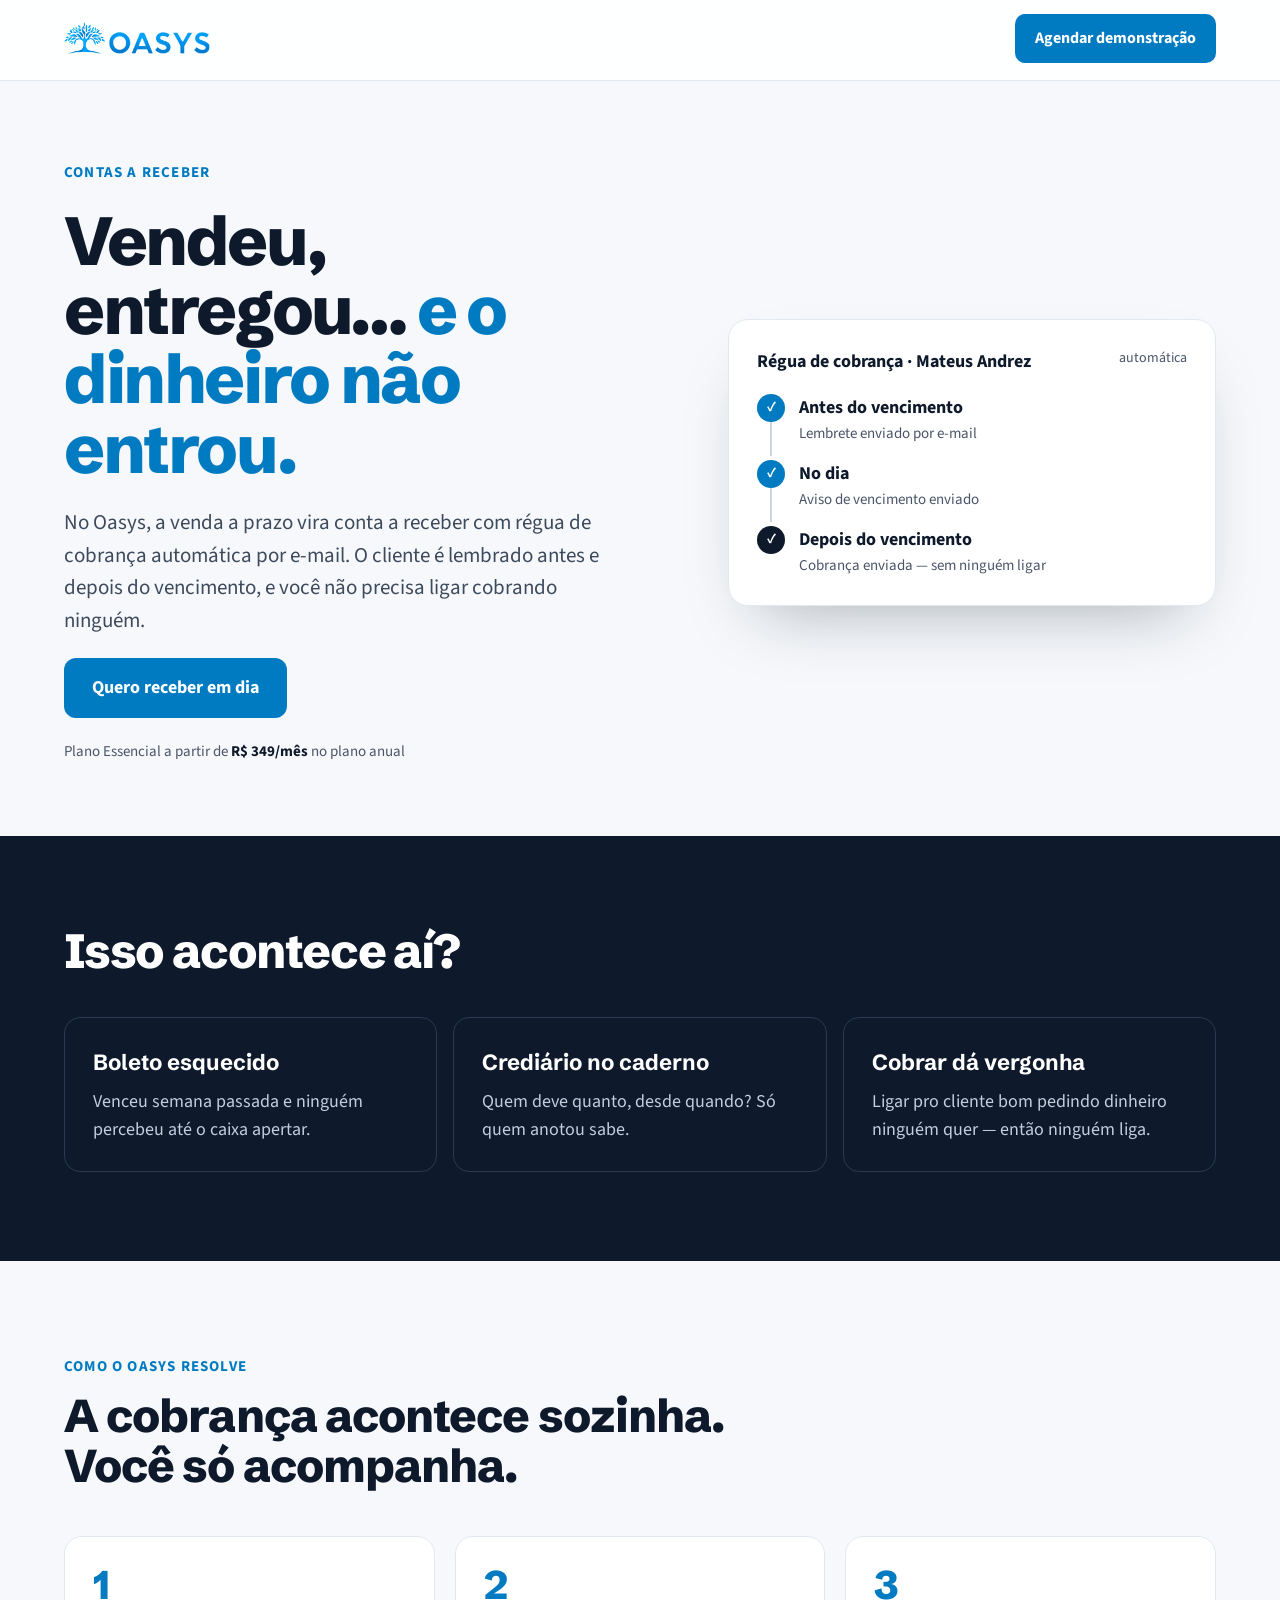
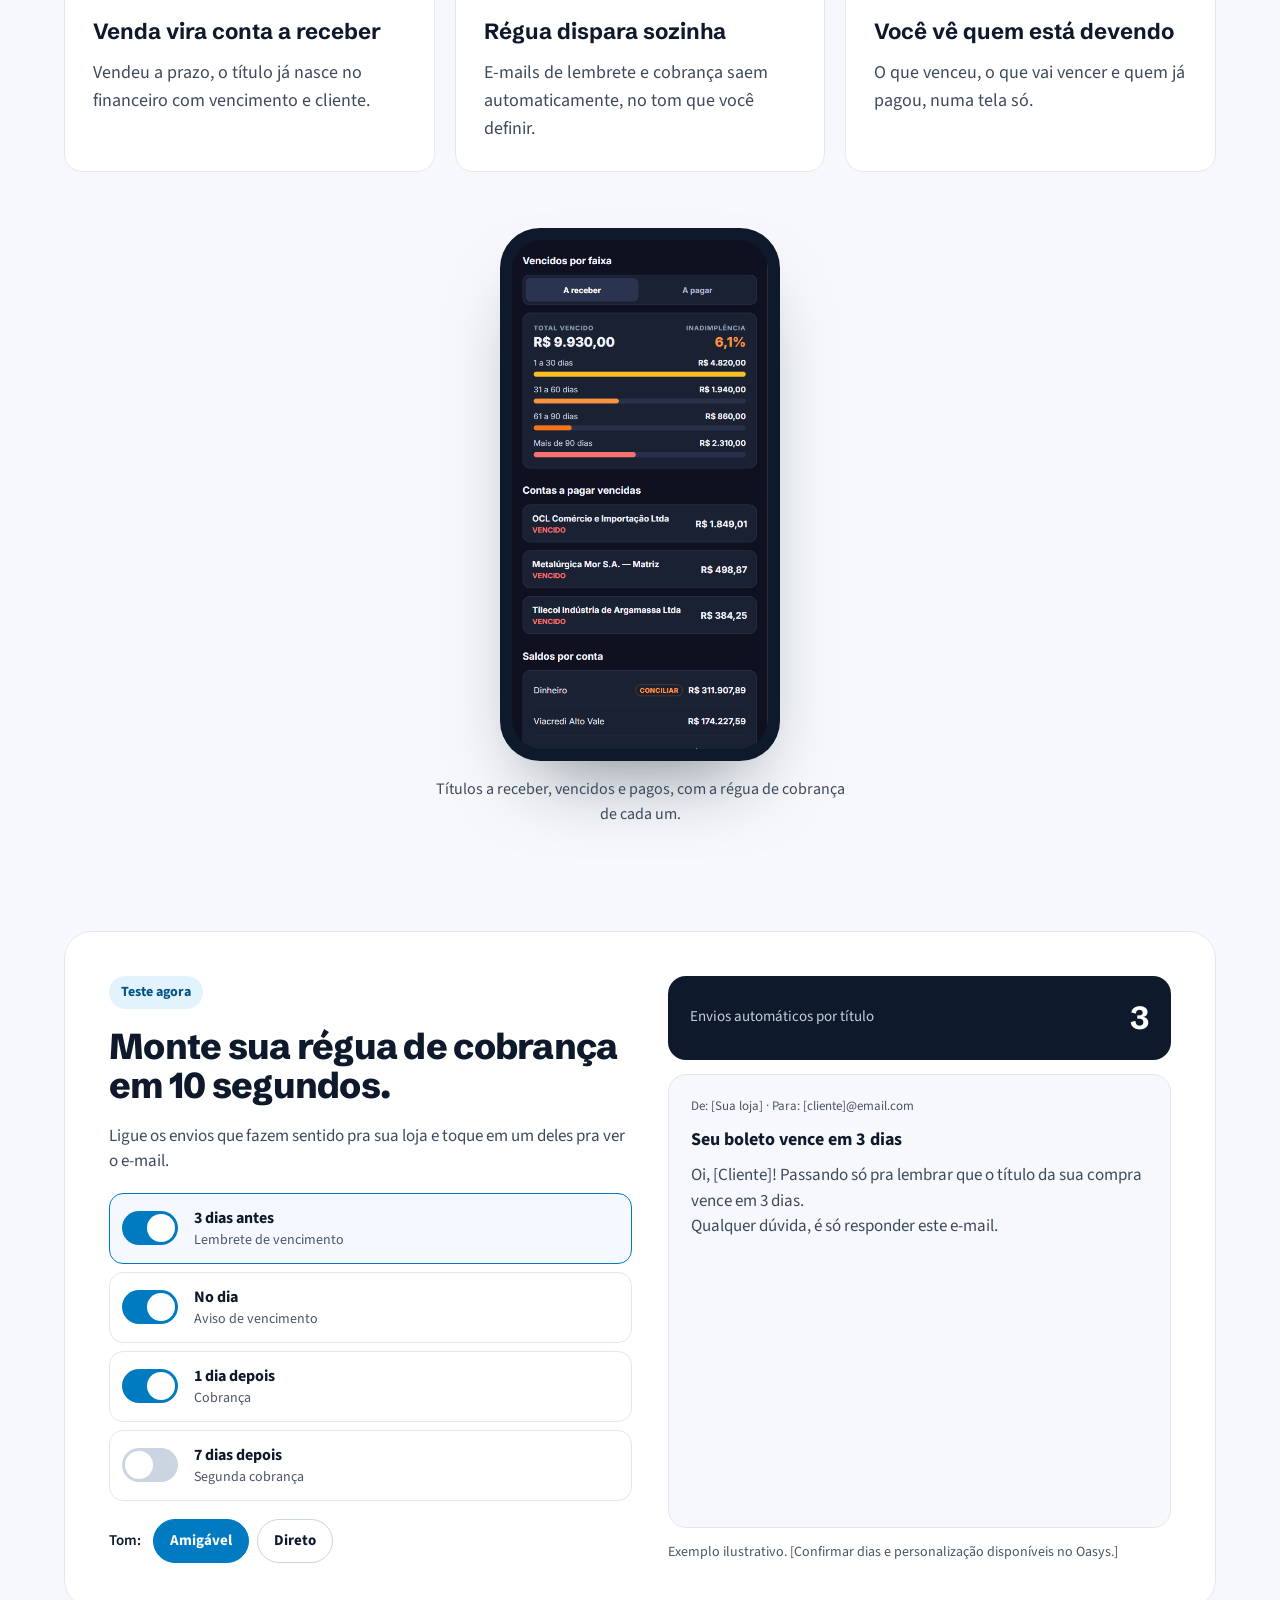
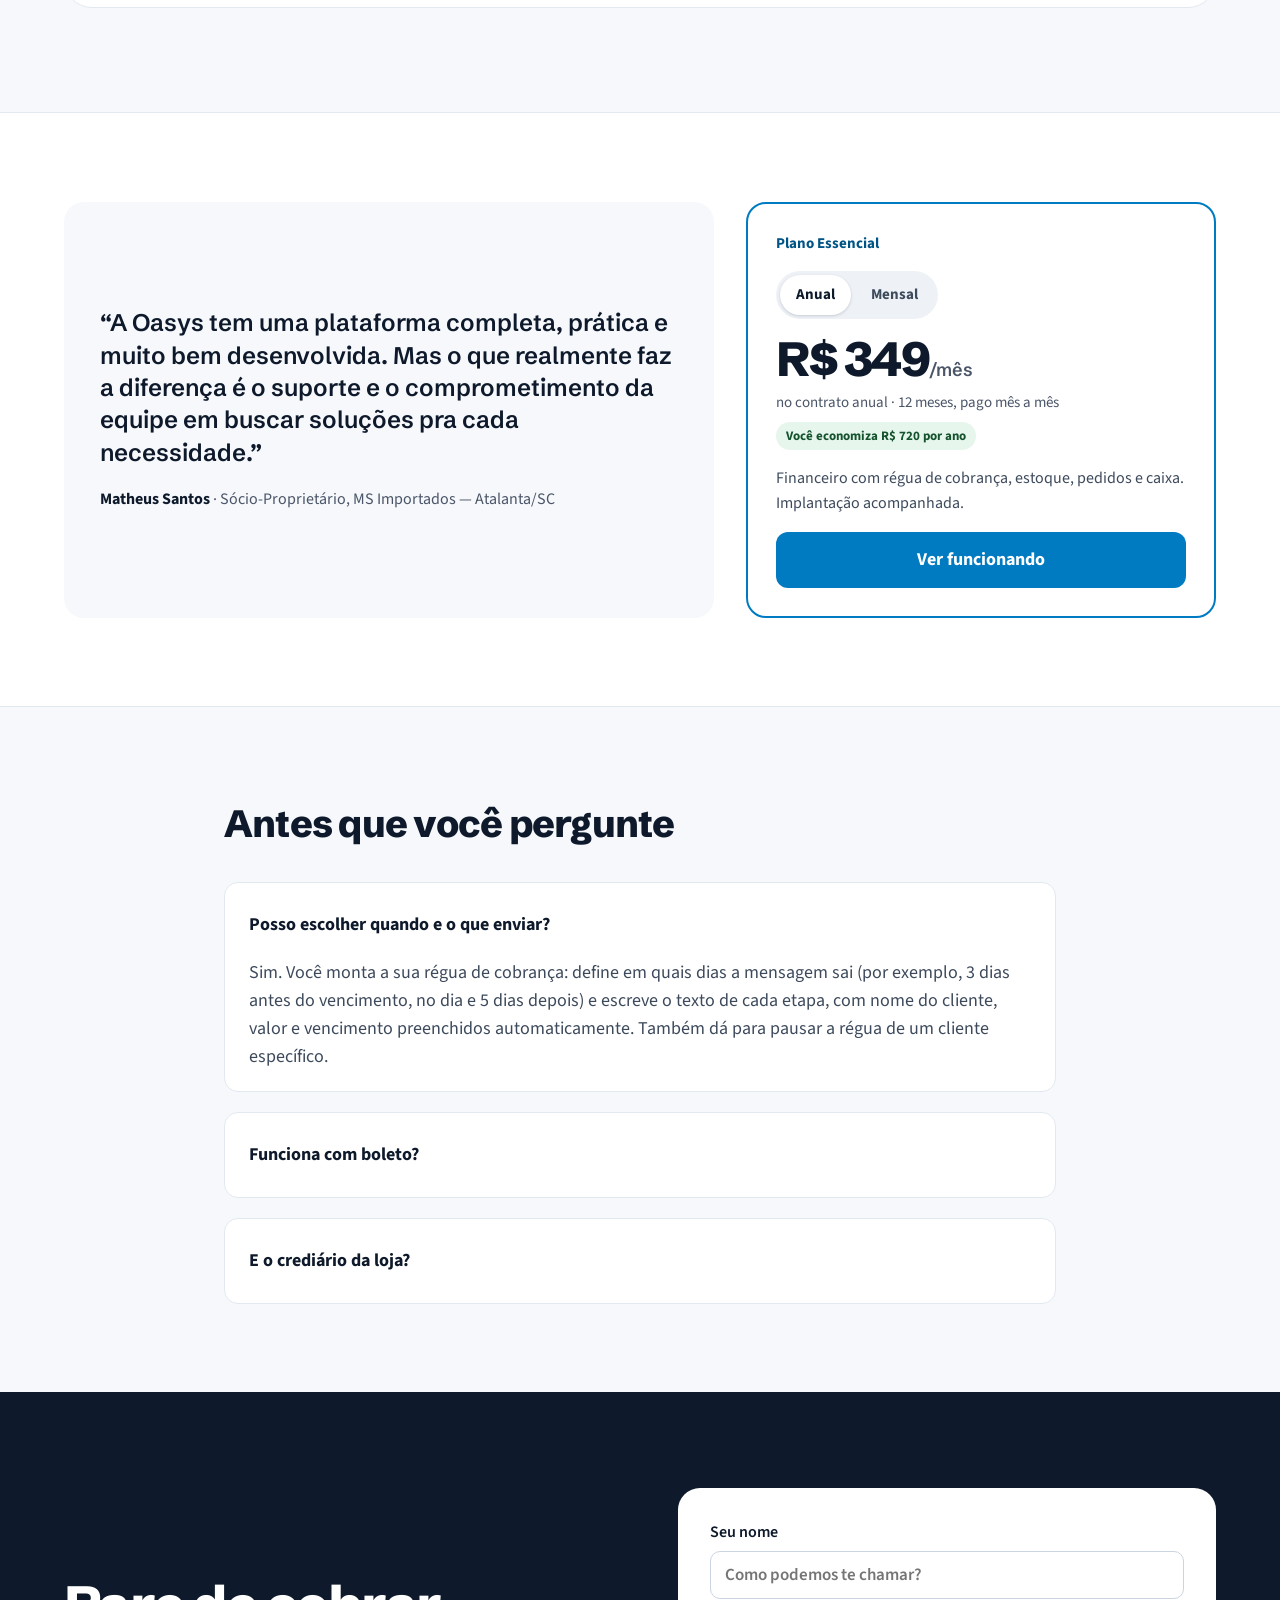
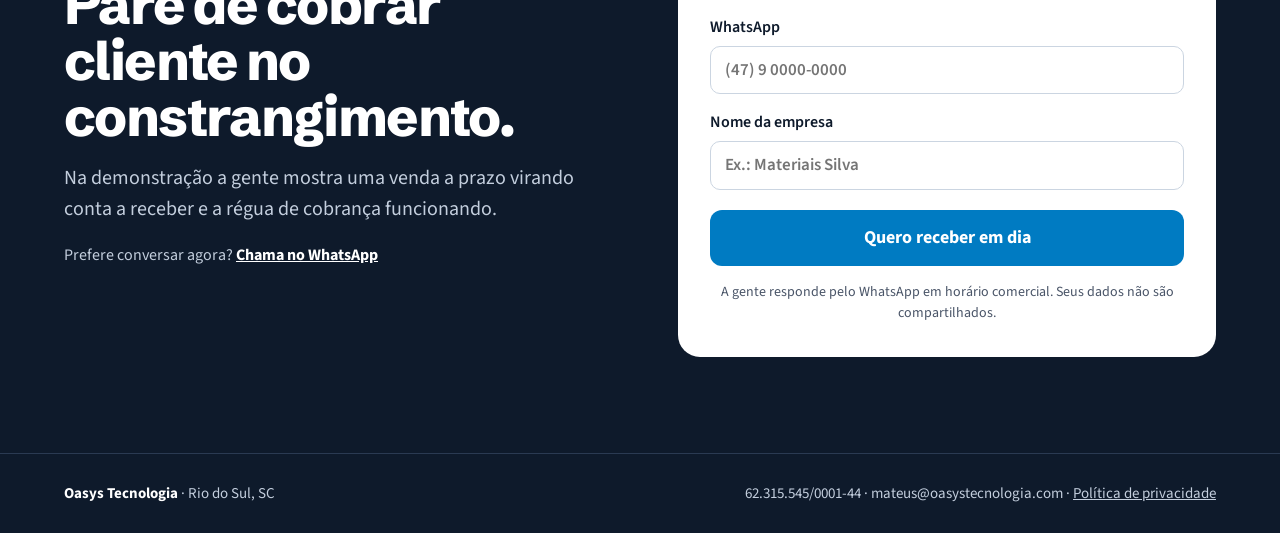
==== commit ed9ee481: "feat: preço do Oasys Chat por mensagem, prints reais, endpoint de leads e política de privacidade Ad" ====
--- a/cobranca/index.html
+++ b/cobranca/index.html
@@ -13,7 +13,7 @@
 <meta property="og:description" content="Venda a prazo vira conta a receber com lembretes e cobranças automáticas por e-mail. Receba em dia sem precisar ligar cobrando.">
 <meta property="og:url" content="https://www.oasystecnologia.com/cobranca/">
 <meta property="og:image" content="https://www.oasystecnologia.com/assets/og-cobranca.png">
-<link rel="icon" href="../assets/favicon.png">
+<link rel="icon" href="../assets/favicon.ico">
 <link rel="preconnect" href="https://fonts.googleapis.com">
 <link rel="preconnect" href="https://fonts.gstatic.com" crossorigin>
 <link rel="stylesheet" href="https://fonts.googleapis.com/css2?family=Schibsted+Grotesk:wght@500;600;700;800&amp;family=Source+Sans+3:wght@400;500;600;700&amp;display=swap">
@@ -77,7 +77,7 @@
 </div>
 <div class="par" style="flex: 1 1 400px; min-width: 0">
 <div class="load d3" style="background: #FFFFFF; border: 1px solid #E2E8F0; border-radius: 20px; padding: 28px; display: flex; flex-direction: column; gap: 4px; box-shadow: 0 32px 64px -32px rgba(14,26,43,0.35)">
-<div style="display: flex; justify-content: space-between; gap: 12px; margin-bottom: 14px"><span style="font-weight: 700">Régua de cobrança · [Cliente]</span><span style="font-size: 14px; color: #4A5568">automática</span></div>
+<div style="display: flex; justify-content: space-between; gap: 12px; margin-bottom: 14px"><span style="font-weight: 700">Régua de cobrança · Mateus Andrez</span><span style="font-size: 14px; color: #4A5568">automática</span></div>
 <div class="load d4" style="display: flex; gap: 14px; align-items: flex-start"><div style="display: flex; flex-direction: column; align-items: center"><span style="width: 28px; height: 28px; border-radius: 50%; background: var(--azul); color: #FFF; display: flex; align-items: center; justify-content: center; font-size: 14px; font-weight: 700">✓</span><span style="width: 2px; height: 34px; background: #CBD5E1"></span></div><div><strong>Antes do vencimento</strong><div style="font-size: 15px; color: #4A5568">Lembrete enviado por e-mail</div></div></div>
 <div class="load d6" style="display: flex; gap: 14px; align-items: flex-start"><div style="display: flex; flex-direction: column; align-items: center"><span style="width: 28px; height: 28px; border-radius: 50%; background: var(--azul); color: #FFF; display: flex; align-items: center; justify-content: center; font-size: 14px; font-weight: 700">✓</span><span style="width: 2px; height: 34px; background: #CBD5E1"></span></div><div><strong>No dia</strong><div style="font-size: 15px; color: #4A5568">Aviso de vencimento enviado</div></div></div>
 <div class="load d7" style="display: flex; gap: 14px; align-items: flex-start"><div style="display: flex; flex-direction: column; align-items: center"><span style="width: 28px; height: 28px; border-radius: 50%; background: #0E1A2B; color: #FFF; display: flex; align-items: center; justify-content: center; font-size: 14px; font-weight: 700">✓</span></div><div><strong>Depois do vencimento</strong><div style="font-size: 15px; color: #4A5568">Cobrança enviada — sem ninguém ligar</div></div></div>
@@ -112,11 +112,9 @@
 
 <!-- PRINT -->
 <section style="max-width: 1200px; margin: 0 auto; padding: 0 24px 104px">
-<div class="zoom"><figure style="margin: 0; background: #FFFFFF; border: 1px solid var(--linha); border-radius: 20px; overflow: hidden; box-shadow: 0 40px 80px -40px rgba(14,26,43,0.35)">
-<div aria-hidden="true" style="display: flex; gap: 6px; padding: 12px 16px; background: #F1F4F9; border-bottom: 1px solid var(--linha)"><span style="width: 10px; height: 10px; border-radius: 50%; background: #CBD5E1"></span><span style="width: 10px; height: 10px; border-radius: 50%; background: #CBD5E1"></span><span style="width: 10px; height: 10px; border-radius: 50%; background: #CBD5E1"></span></div>
-<!-- TROCAR: substitua o bloco abaixo por <img src="../assets/prints/ARQUIVO.png" alt="[Print: contas a receber com status de cobrança]" width="1920" height="1080" loading="lazy"> -->
-<div style="aspect-ratio: 16 / 9; background: repeating-linear-gradient(45deg, #F6F8FB 0 14px, #EEF2F7 14px 28px); display: flex; flex-direction: column; align-items: center; justify-content: center; gap: 10px; text-align: center; padding: 24px; color: var(--suave)"><svg aria-hidden="true" width="40" height="40" viewBox="0 0 24 24" fill="none" stroke="#007BC2" stroke-width="1.8" stroke-linecap="round" stroke-linejoin="round"><rect x="3" y="4" width="18" height="16" rx="2"></rect><circle cx="9" cy="10" r="2"></circle><path d="M21 16l-5-5-9 9"></path></svg><strong style="color: var(--tinta); font-size: 21px">[Print: contas a receber com status de cobrança]</strong><span style="font-size: 15px">Sugestão: 1920 × 1080 px · dados reais, sem informação sensível de cliente</span></div>
-<figcaption style="padding: 14px 20px; font-size: 16px; color: var(--texto); border-top: 1px solid var(--linha)">Títulos a receber, vencidos e pagos, com a régua de cobrança de cada um.</figcaption>
+<div class="zoom" style="display: flex; justify-content: center"><figure style="margin: 0; display: flex; flex-direction: column; align-items: center; gap: 16px; text-align: center">
+<div style="width: 280px; background: var(--tinta); border-radius: 40px; padding: 12px; box-shadow: 0 40px 80px -36px rgba(14,26,43,0.55)"><img src="../assets/prints/receberfinance.png" alt="Tela de contas vencidas por faixa de atraso e saldos por conta no Oasys Finance" width="487" height="969" loading="lazy" style="display: block; width: 100%; height: auto; border-radius: 30px"></div>
+<figcaption style="font-size: 16px; color: var(--texto); max-width: 420px">Títulos a receber, vencidos e pagos, com a régua de cobrança de cada um.</figcaption>
 </figure></div>
 </section>
 
@@ -151,7 +149,7 @@
 <p style="margin: 0; color: #C3CEDD; font-size: 20px">Na demonstração a gente mostra uma venda a prazo virando conta a receber e a régua de cobrança funcionando.</p>
 <p style="margin: 0; color: #C3CEDD; font-size: 16px">Prefere conversar agora? <a href="https://wa.me/554731804931" style="color: #FFFFFF; font-weight: 700">Chama no WhatsApp</a></p>
 </div>
-<form class="rvr" data-form="demo" data-endpoint="[URL_DO_ENDPOINT_DE_LEADS]" novalidate style="flex: 1 1 420px; min-width: 0; background: #FFFFFF; color: var(--tinta); border-radius: 22px; padding: 32px">
+<form class="rvr" data-form="demo" data-endpoint="/leads.php" novalidate style="flex: 1 1 420px; min-width: 0; background: #FFFFFF; color: var(--tinta); border-radius: 22px; padding: 32px">
 <div data-campos style="display: flex; flex-direction: column; gap: 16px">
 <label style="display: flex; flex-direction: column; gap: 6px; font-weight: 600; font-size: 16px">Seu nome<input type="text" name="nome" autocomplete="name" required placeholder="Como podemos te chamar?" style="min-height: 48px; padding: 10px 14px; border: 1.5px solid #CBD5E1; border-radius: 10px; font-size: 17px"></label>
 <label style="display: flex; flex-direction: column; gap: 6px; font-weight: 600; font-size: 16px">WhatsApp<input type="tel" name="whatsapp" autocomplete="tel" inputmode="tel" required placeholder="(47) 9 0000-0000" style="min-height: 48px; padding: 10px 14px; border: 1.5px solid #CBD5E1; border-radius: 10px; font-size: 17px"></label>
@@ -176,7 +174,7 @@
 <footer style="background: var(--tinta); color: #C3CEDD; border-top: 1px solid #2A3A52">
 <div style="max-width: 1200px; margin: 0 auto; padding: 28px 24px; display: flex; flex-wrap: wrap; justify-content: space-between; gap: 12px; font-size: 15px">
 <span><strong style="color: #FFFFFF">Oasys Tecnologia</strong> · Rio do Sul, SC</span>
-<span>62.315.545/0001-44 · mateus@oasystecnologia.com · <a href="[link-politica-de-privacidade]" style="color: #C3CEDD">Política de privacidade</a></span>
+<span>62.315.545/0001-44 · mateus@oasystecnologia.com · <a href="/politica-de-privacidade.html" style="color: #C3CEDD">Política de privacidade</a></span>
 </div>
 </footer>
 </div>
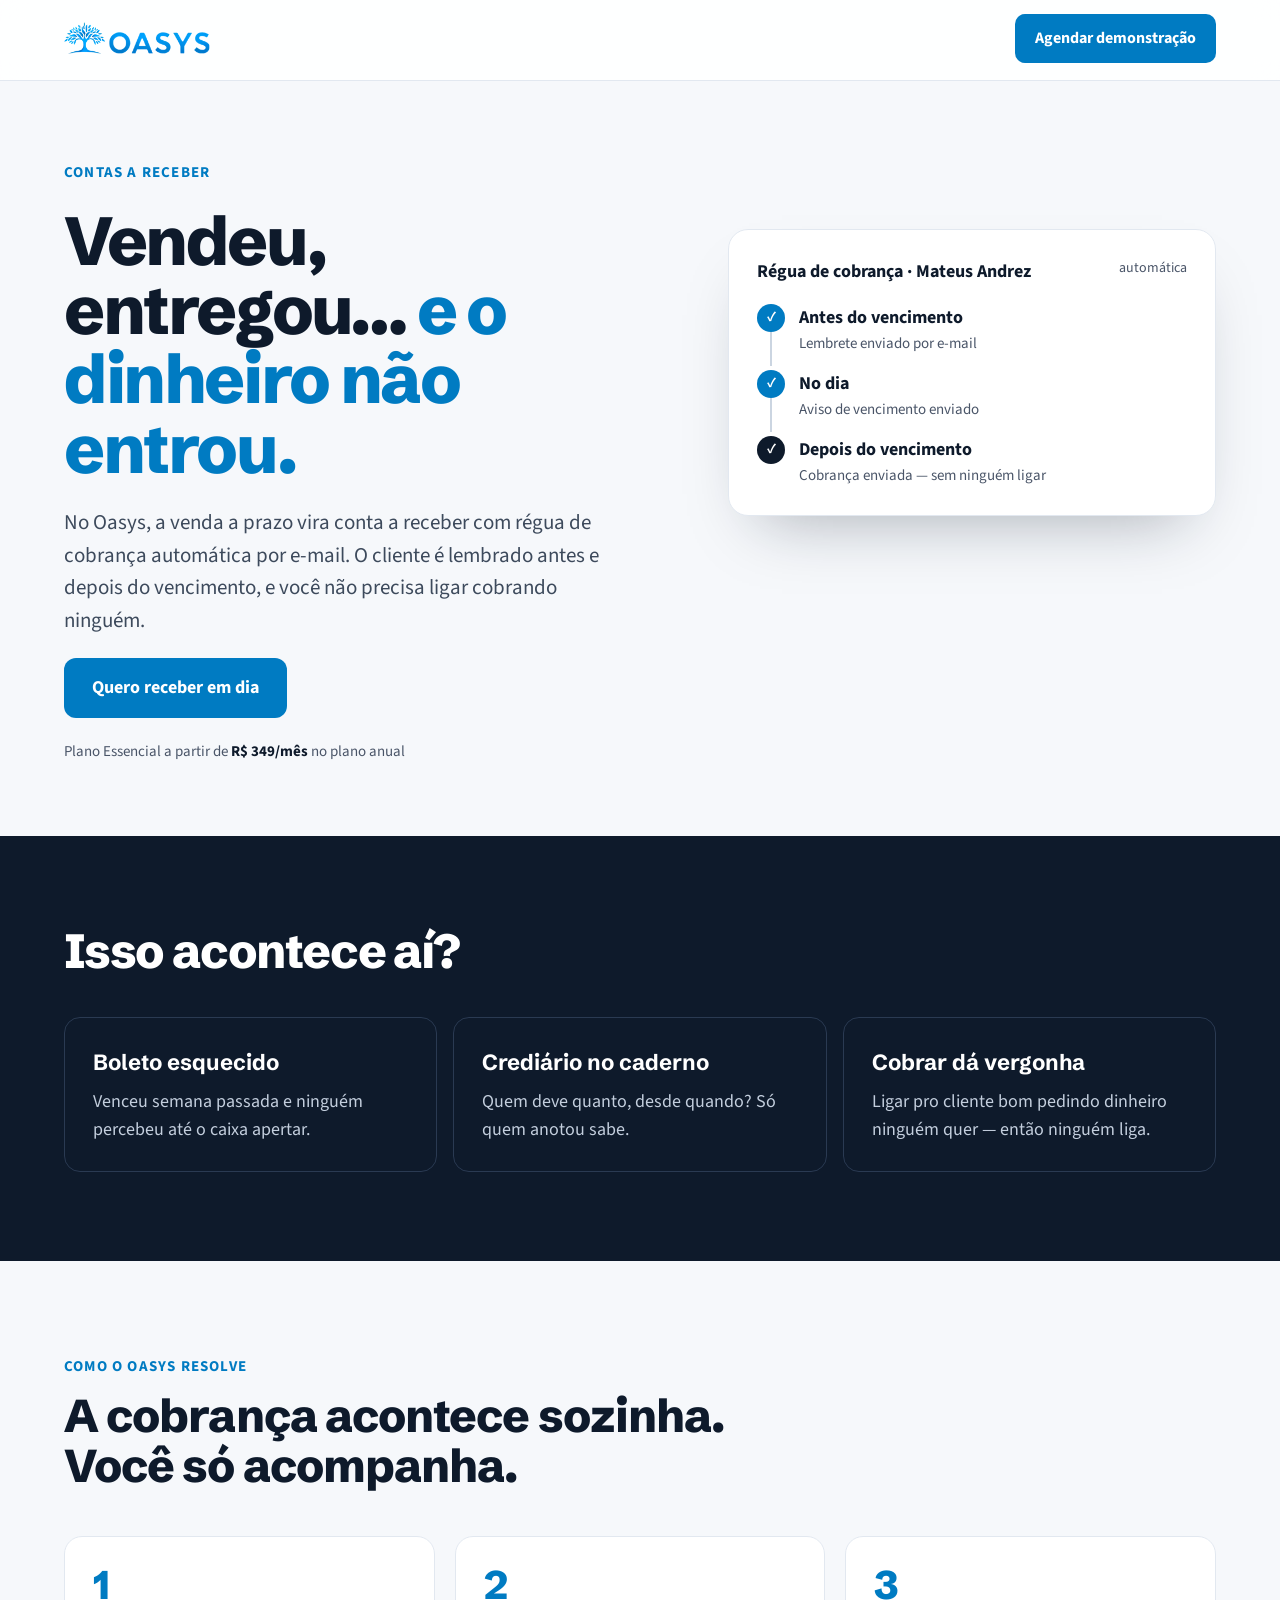
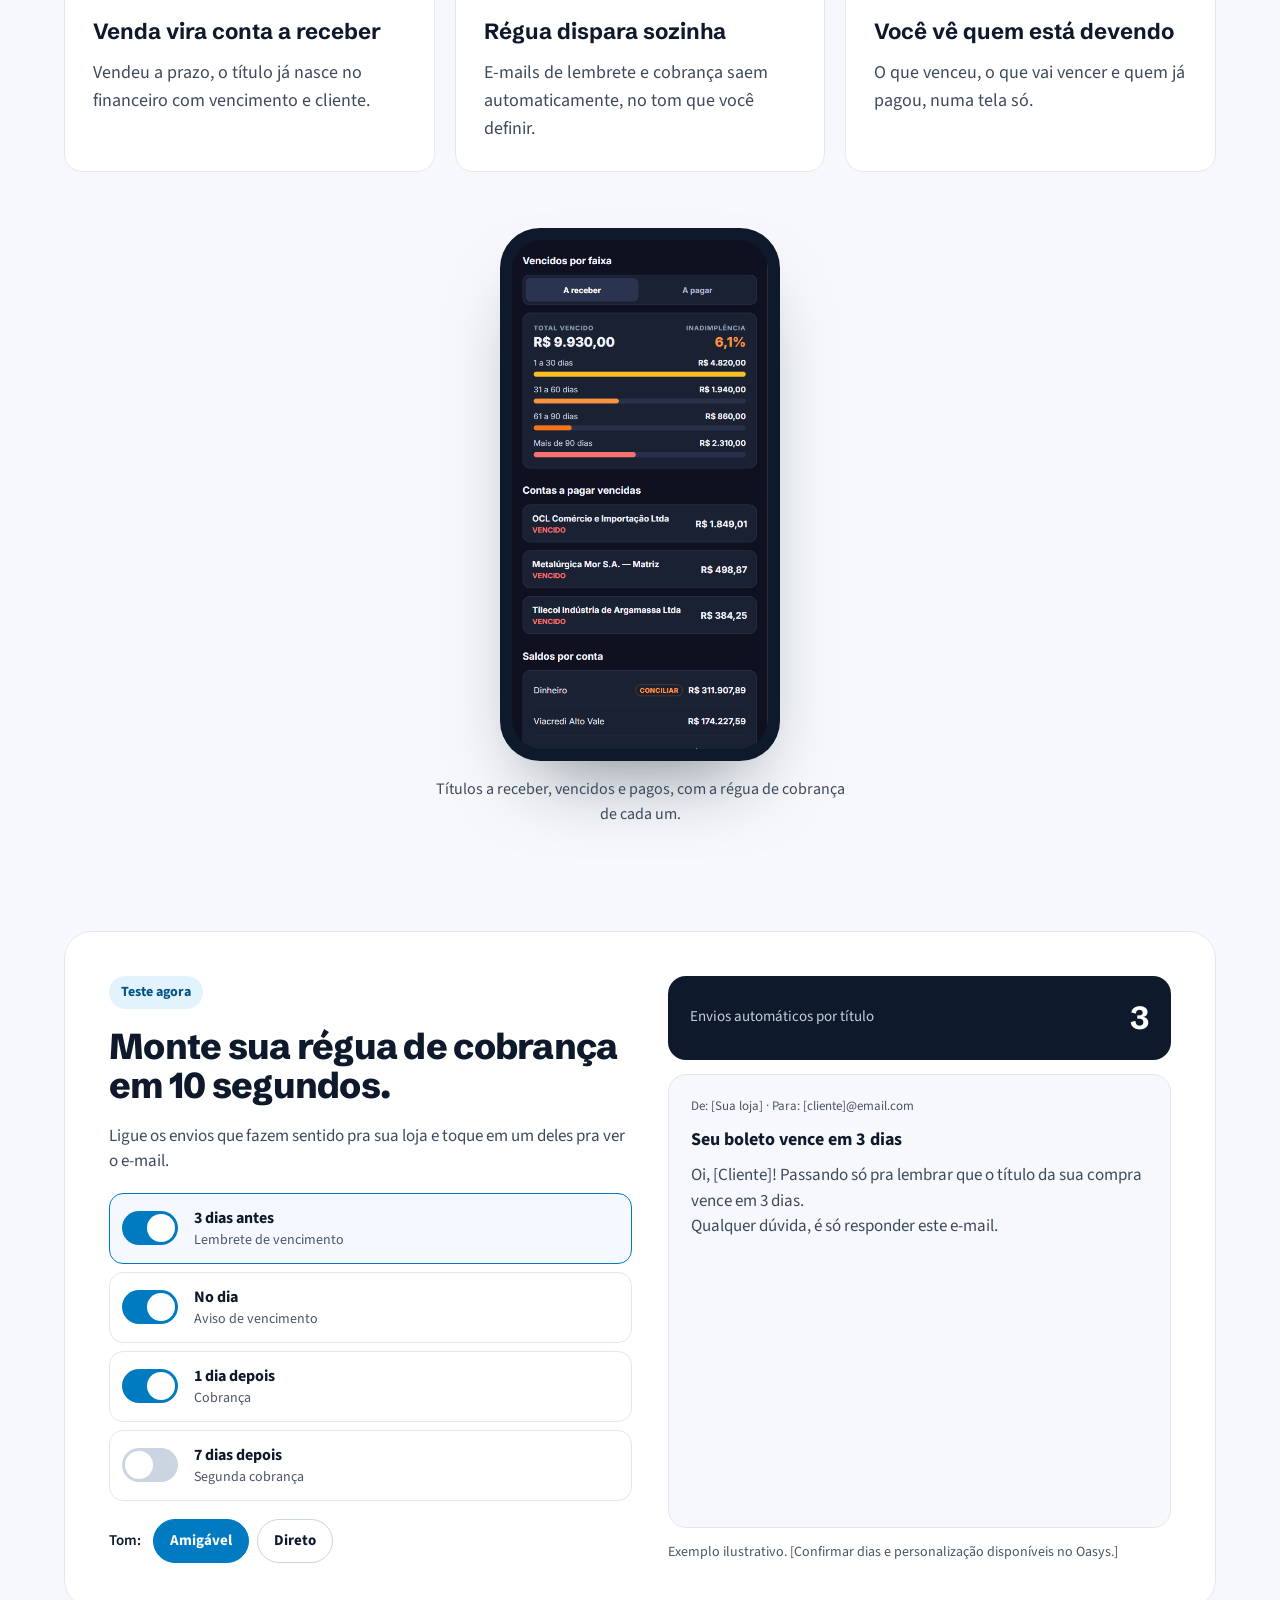
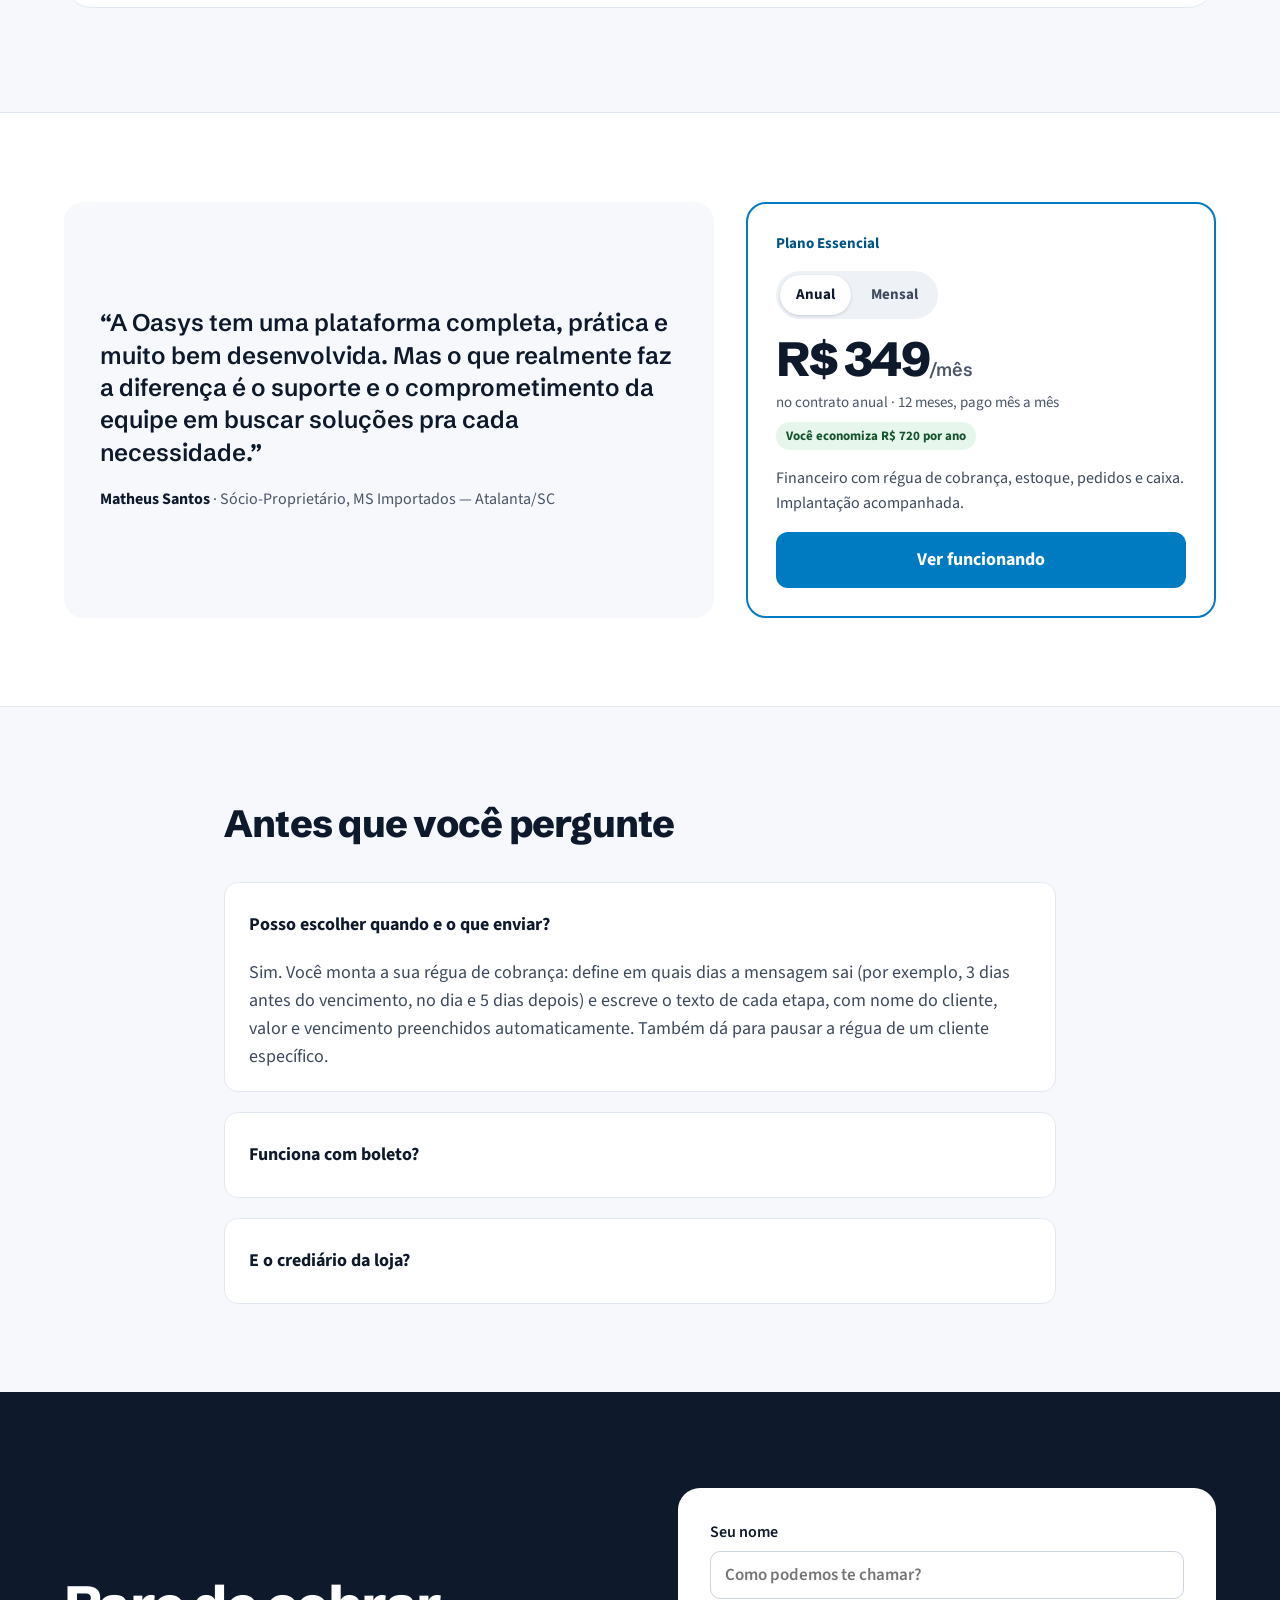
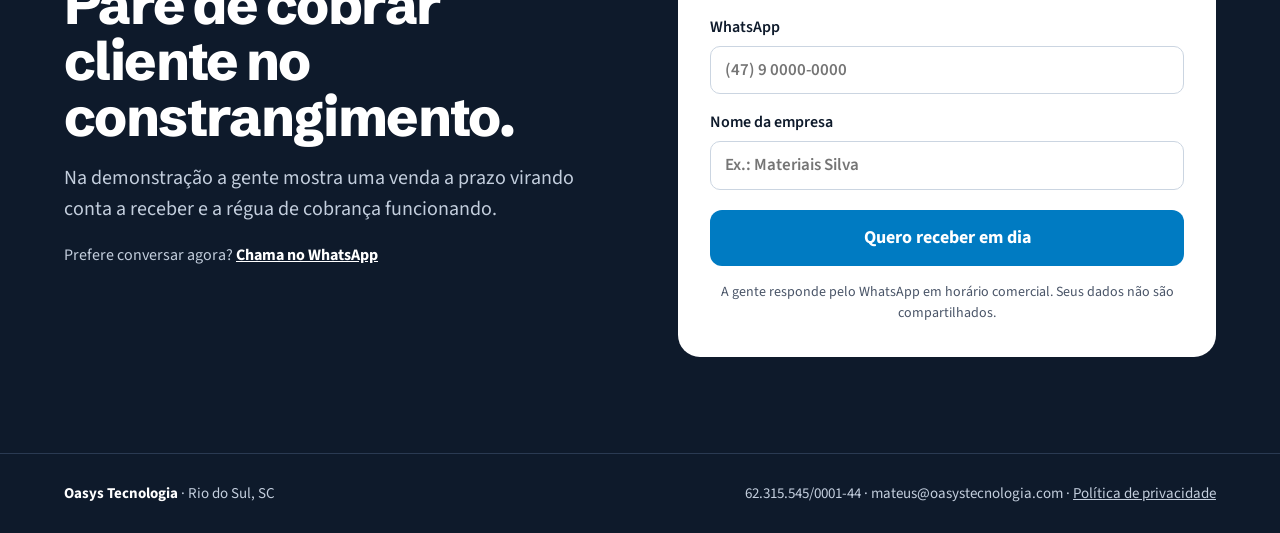
==== commit 4ba4beb4: "feat: imagem de preview para compartilhamento em redes sociais Cria assets/og-share.png (logo Oasys " ====
--- a/cobranca/index.html
+++ b/cobranca/index.html
@@ -12,7 +12,7 @@
 <meta property="og:title" content="Régua de cobrança automática | Oasys ERP">
 <meta property="og:description" content="Venda a prazo vira conta a receber com lembretes e cobranças automáticas por e-mail. Receba em dia sem precisar ligar cobrando.">
 <meta property="og:url" content="https://www.oasystecnologia.com/cobranca/">
-<meta property="og:image" content="https://www.oasystecnologia.com/assets/og-cobranca.png">
+<meta property="og:image" content="https://www.oasystecnologia.com/assets/og-share.png">
 <link rel="icon" href="../assets/favicon.ico">
 <link rel="preconnect" href="https://fonts.googleapis.com">
 <link rel="preconnect" href="https://fonts.gstatic.com" crossorigin>
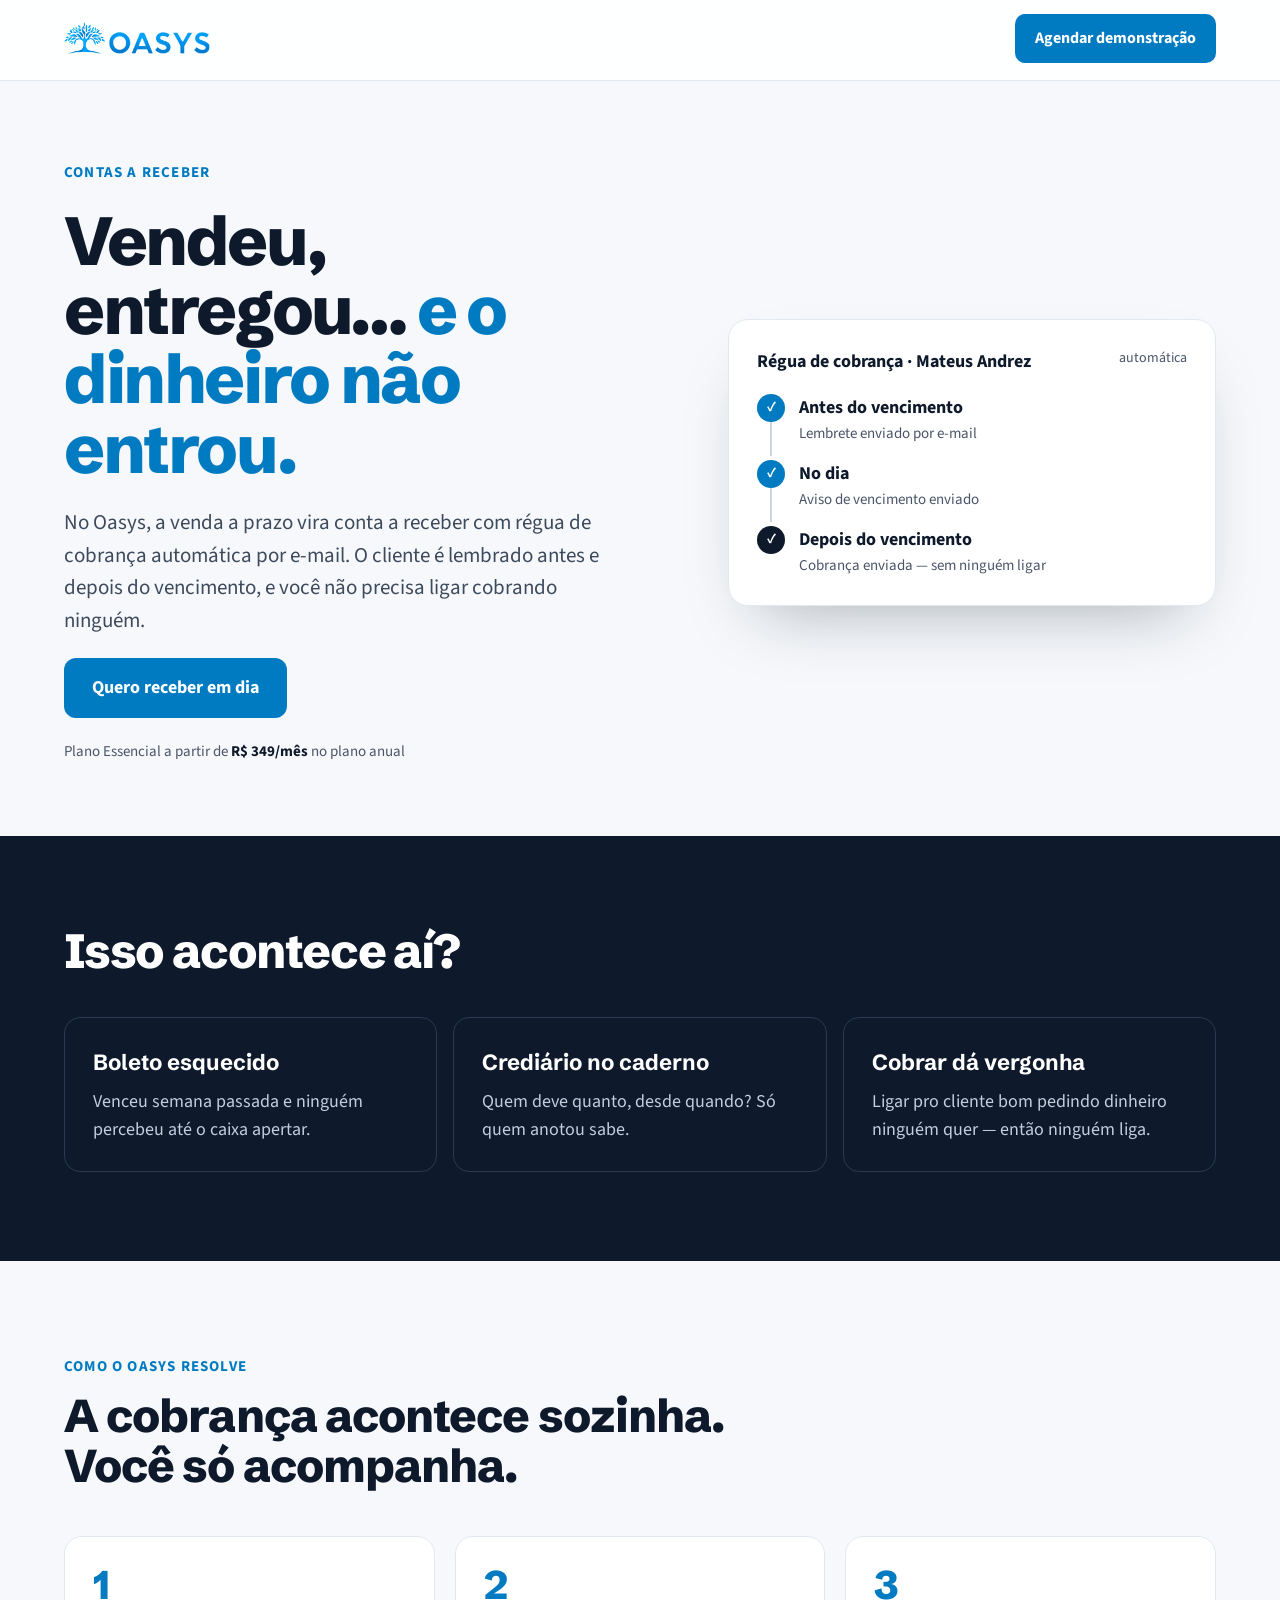
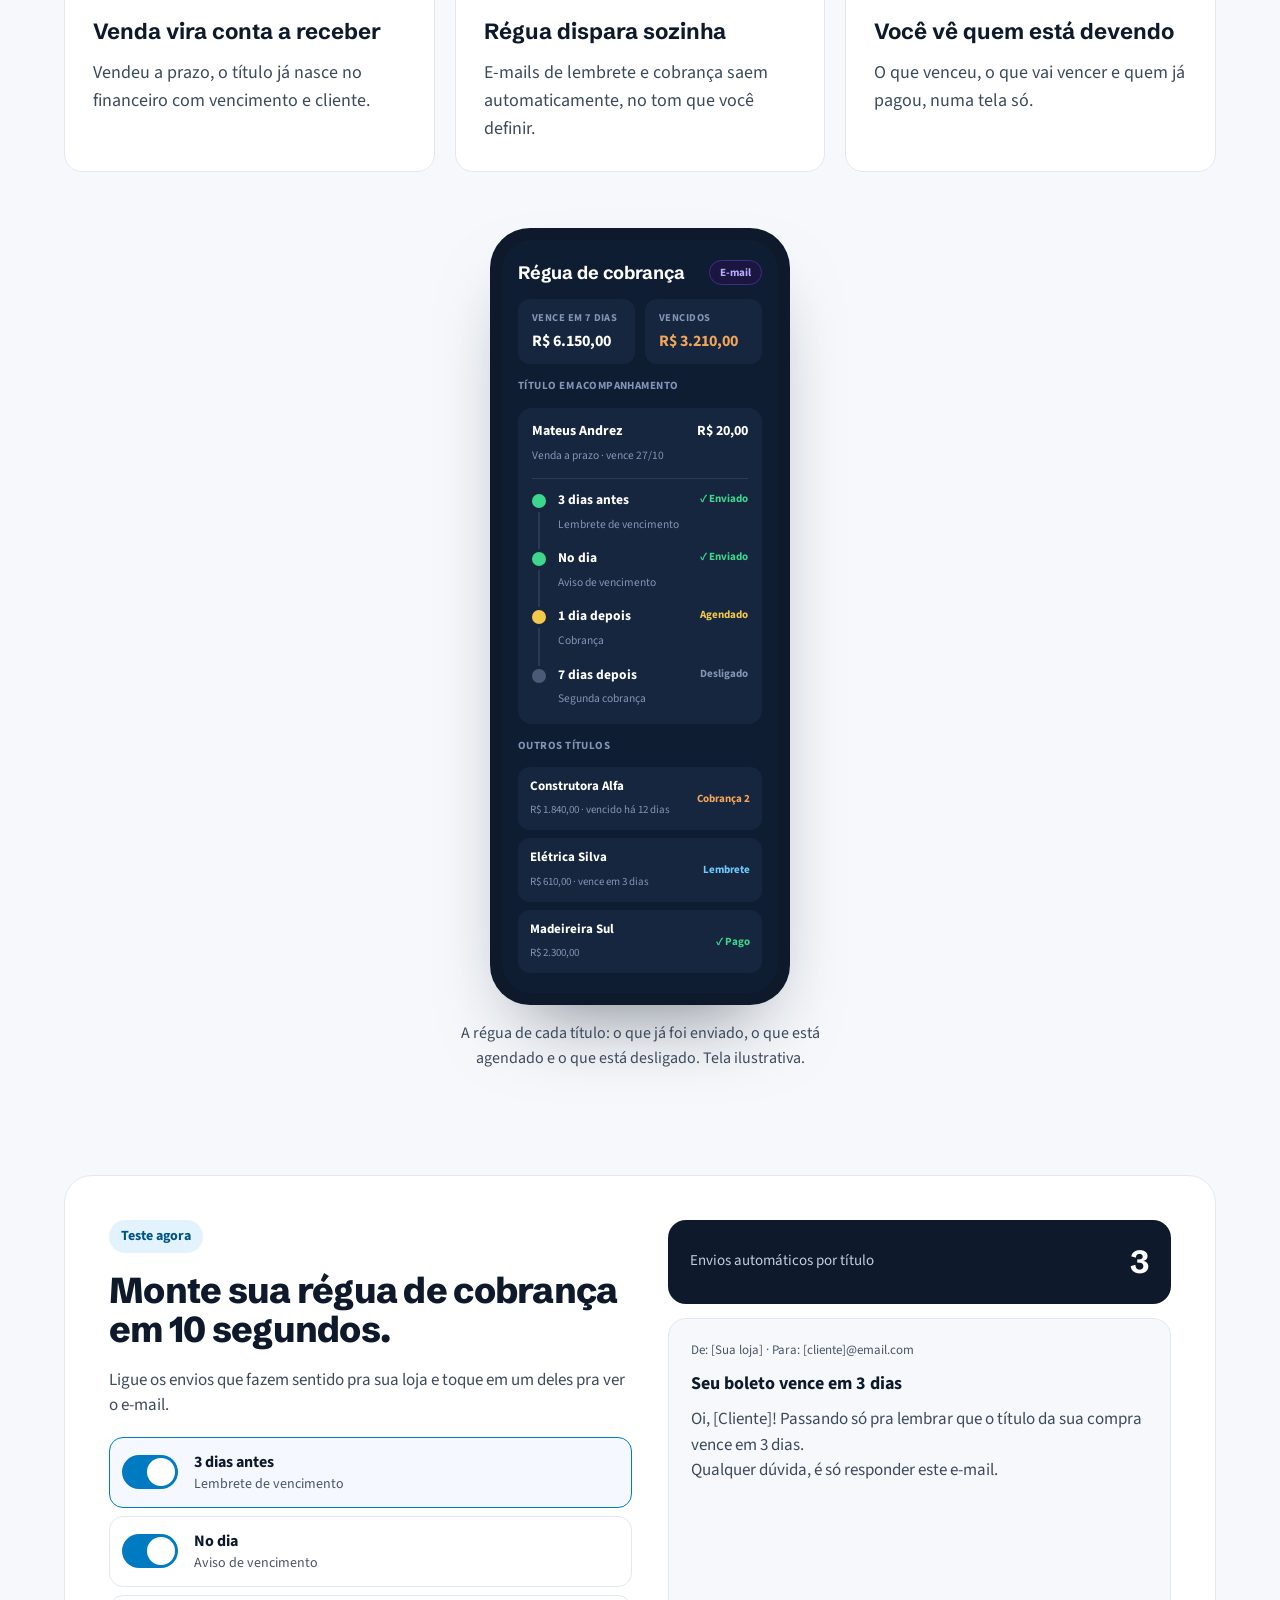
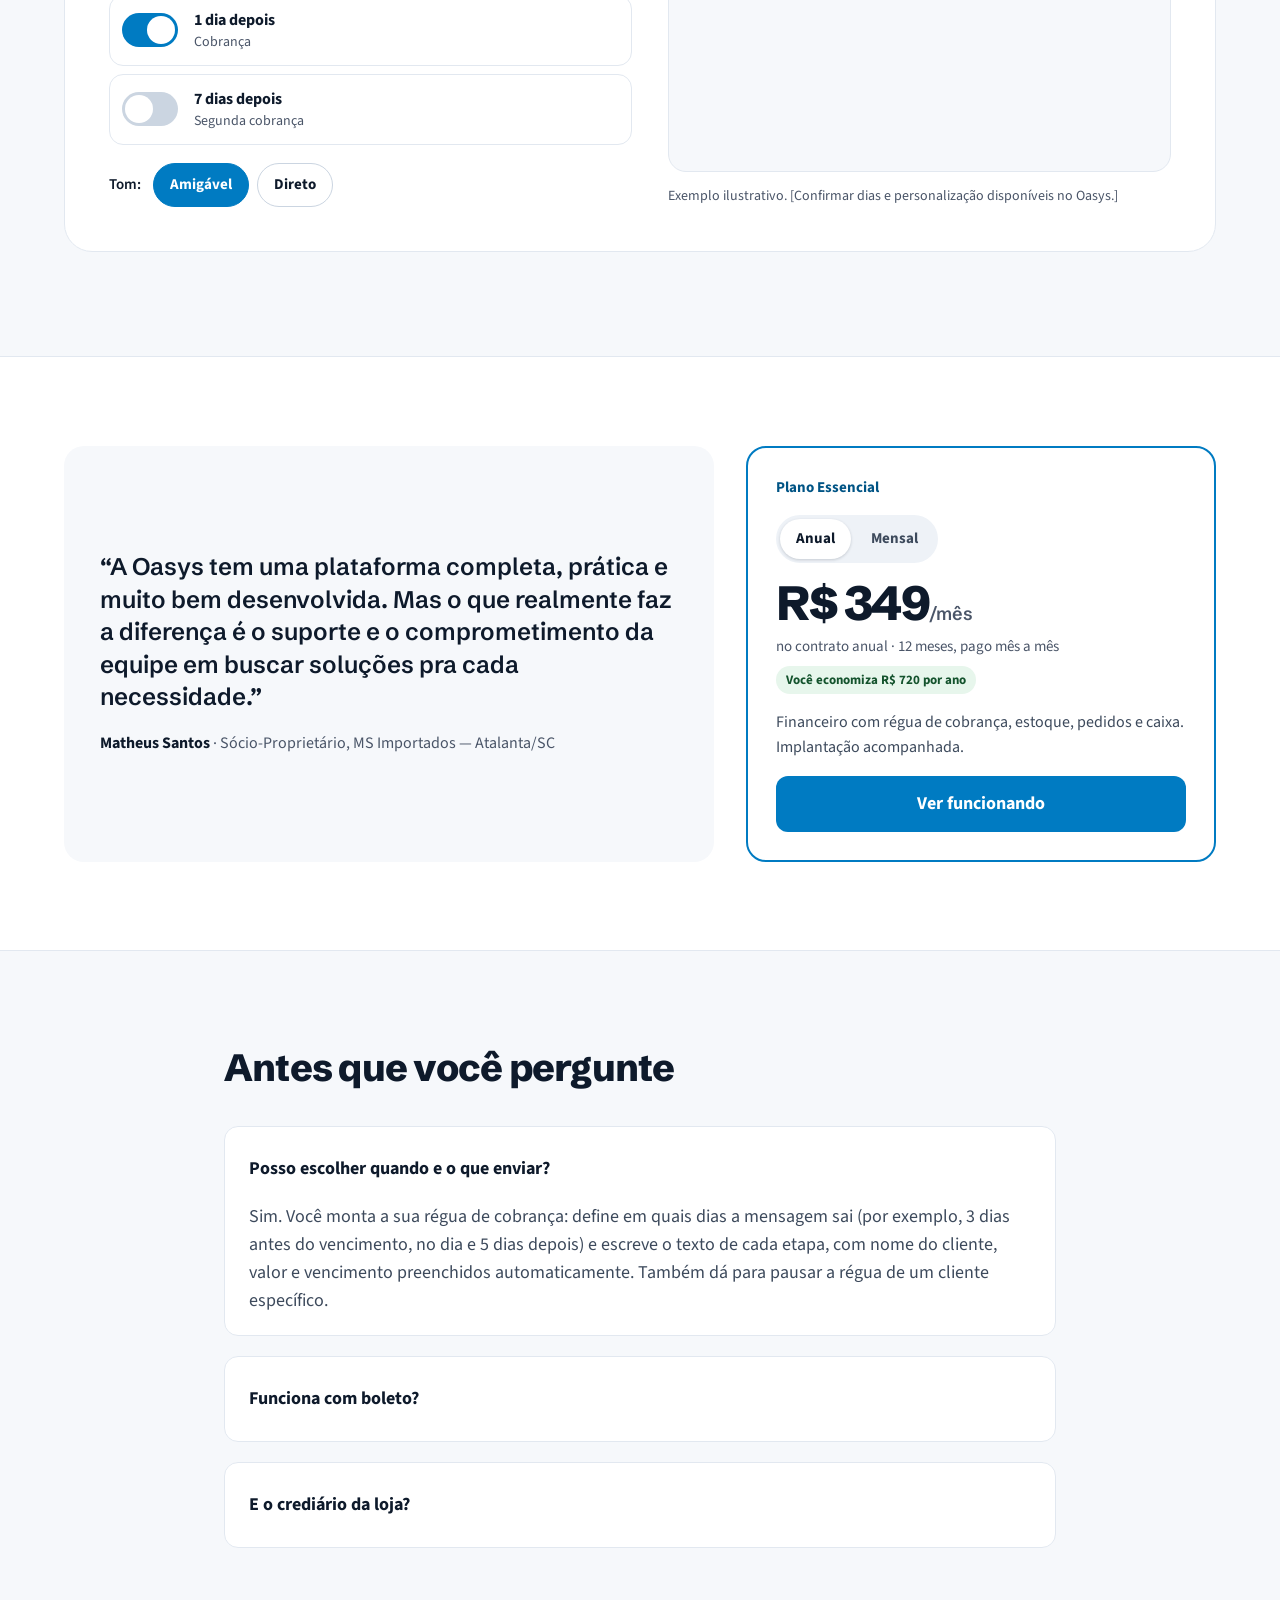
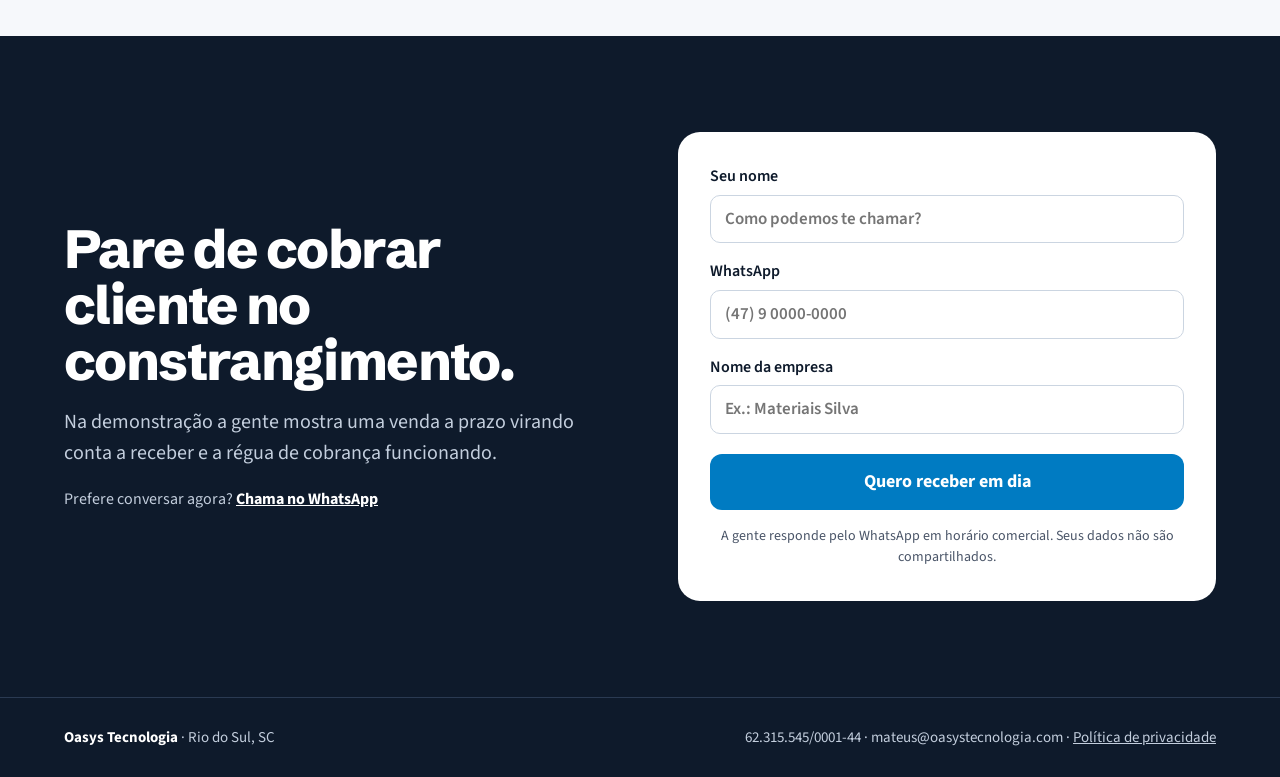
==== commit b0ff85f7: "feat: mock da régua de cobrança no lugar do print na LP de cobrança O print anterior mostrava vencid" ====
--- a/cobranca/index.html
+++ b/cobranca/index.html
@@ -110,11 +110,11 @@
 </div>
 </section>
 
-<!-- PRINT -->
+<!-- MOCK -->
 <section style="max-width: 1200px; margin: 0 auto; padding: 0 24px 104px">
 <div class="zoom" style="display: flex; justify-content: center"><figure style="margin: 0; display: flex; flex-direction: column; align-items: center; gap: 16px; text-align: center">
-<div style="width: 280px; background: var(--tinta); border-radius: 40px; padding: 12px; box-shadow: 0 40px 80px -36px rgba(14,26,43,0.55)"><img src="../assets/prints/receberfinance.png" alt="Tela de contas vencidas por faixa de atraso e saldos por conta no Oasys Finance" width="487" height="969" loading="lazy" style="display: block; width: 100%; height: auto; border-radius: 30px"></div>
-<figcaption style="font-size: 16px; color: var(--texto); max-width: 420px">Títulos a receber, vencidos e pagos, com a régua de cobrança de cada um.</figcaption>
+<div role="img" aria-label="Tela ilustrativa da régua de cobrança do Oasys, com as etapas de lembrete, aviso e cobrança de um título" style="width: 300px; background: var(--tinta); border-radius: 40px; padding: 12px; box-shadow: 0 40px 80px -36px rgba(14,26,43,0.55)"><div style="background: #0F1D33; color: #FFFFFF; border-radius: 30px; padding: 20px 16px; display: flex; flex-direction: column; gap: 14px; text-align: left; font-family: 'Source Sans 3', system-ui, sans-serif; line-height: 1.4"><div style="display: flex; justify-content: space-between; align-items: center"><strong style="font-family: 'Schibsted Grotesk', sans-serif; font-size: 18px">Régua de cobrança</strong><span style="font-size: 11px; font-weight: 700; color: #B9ACFF; background: #1A1640; border: 1px solid #3B2E8C; padding: 4px 10px; border-radius: 999px">E-mail</span></div><div style="display: grid; grid-template-columns: 1fr 1fr; gap: 10px"><div style="background: #16263F; border-radius: 12px; padding: 12px 14px; display: flex; flex-direction: column; gap: 4px"><span style="font-size: 10.5px; font-weight: 700; letter-spacing: 0.04em; color: #8295B5">VENCE EM 7 DIAS</span><strong style="font-size: 16px; color: #FFFFFF">R$ 6.150,00</strong></div><div style="background: #16263F; border-radius: 12px; padding: 12px 14px; display: flex; flex-direction: column; gap: 4px"><span style="font-size: 10.5px; font-weight: 700; letter-spacing: 0.04em; color: #8295B5">VENCIDOS</span><strong style="font-size: 16px; color: #F2A65A">R$ 3.210,00</strong></div></div><span style="font-size: 11px; font-weight: 700; letter-spacing: 0.04em; text-transform: uppercase; color: #8295B5">Título em acompanhamento</span><div style="background: #16263F; border-radius: 14px; padding: 14px; display: flex; flex-direction: column; gap: 12px"><div style="display: flex; justify-content: space-between; gap: 8px"><div><strong style="display: block; font-size: 14px">Mateus Andrez</strong><span style="font-size: 11.5px; color: #8295B5">Venda a prazo · vence 27/10</span></div><strong style="font-size: 14px">R$ 20,00</strong></div><div style="border-top: 1px solid #2A3A52; padding-top: 12px; display: flex; flex-direction: column"><div style="display: flex; gap: 12px; align-items: stretch"><div style="display: flex; flex-direction: column; align-items: center; width: 14px"><span style="width: 14px; height: 14px; border-radius: 50%; background: #3DD68C; flex: none; margin-top: 3px"></span><span style="flex: 1; width: 2px; background: #2A3A52; margin-top: 4px"></span></div><div style="flex: 1; padding-bottom: 14px; display: flex; justify-content: space-between; gap: 8px; align-items: flex-start"><div><strong style="display: block; font-size: 13.5px; color: #FFFFFF">3 dias antes</strong><span style="font-size: 11.5px; color: #8295B5">Lembrete de vencimento</span></div><span style="font-size: 11px; font-weight: 700; color: #3DD68C; white-space: nowrap">✓ Enviado</span></div></div><div style="display: flex; gap: 12px; align-items: stretch"><div style="display: flex; flex-direction: column; align-items: center; width: 14px"><span style="width: 14px; height: 14px; border-radius: 50%; background: #3DD68C; flex: none; margin-top: 3px"></span><span style="flex: 1; width: 2px; background: #2A3A52; margin-top: 4px"></span></div><div style="flex: 1; padding-bottom: 14px; display: flex; justify-content: space-between; gap: 8px; align-items: flex-start"><div><strong style="display: block; font-size: 13.5px; color: #FFFFFF">No dia</strong><span style="font-size: 11.5px; color: #8295B5">Aviso de vencimento</span></div><span style="font-size: 11px; font-weight: 700; color: #3DD68C; white-space: nowrap">✓ Enviado</span></div></div><div style="display: flex; gap: 12px; align-items: stretch"><div style="display: flex; flex-direction: column; align-items: center; width: 14px"><span style="width: 14px; height: 14px; border-radius: 50%; background: #F2C94C; flex: none; margin-top: 3px"></span><span style="flex: 1; width: 2px; background: #2A3A52; margin-top: 4px"></span></div><div style="flex: 1; padding-bottom: 14px; display: flex; justify-content: space-between; gap: 8px; align-items: flex-start"><div><strong style="display: block; font-size: 13.5px; color: #FFFFFF">1 dia depois</strong><span style="font-size: 11.5px; color: #8295B5">Cobrança</span></div><span style="font-size: 11px; font-weight: 700; color: #F2C94C; white-space: nowrap">Agendado</span></div></div><div style="display: flex; gap: 12px; align-items: stretch"><div style="display: flex; flex-direction: column; align-items: center; width: 14px"><span style="width: 14px; height: 14px; border-radius: 50%; background: #4A5B78; flex: none; margin-top: 3px"></span></div><div style="flex: 1; padding-bottom: 0; display: flex; justify-content: space-between; gap: 8px; align-items: flex-start"><div><strong style="display: block; font-size: 13.5px; color: #FFFFFF">7 dias depois</strong><span style="font-size: 11.5px; color: #8295B5">Segunda cobrança</span></div><span style="font-size: 11px; font-weight: 700; color: #8295B5; white-space: nowrap">Desligado</span></div></div></div></div><span style="font-size: 11px; font-weight: 700; letter-spacing: 0.04em; text-transform: uppercase; color: #8295B5">Outros títulos</span><div style="display: flex; flex-direction: column; gap: 8px"><div style="display: flex; justify-content: space-between; align-items: center; gap: 8px; background: #16263F; border-radius: 12px; padding: 10px 12px"><div><strong style="display: block; font-size: 13px; color: #FFFFFF">Construtora Alfa</strong><span style="font-size: 11px; color: #8295B5">R$ 1.840,00 · vencido há 12 dias</span></div><span style="font-size: 11px; font-weight: 700; color: #F2A65A; white-space: nowrap">Cobrança 2</span></div><div style="display: flex; justify-content: space-between; align-items: center; gap: 8px; background: #16263F; border-radius: 12px; padding: 10px 12px"><div><strong style="display: block; font-size: 13px; color: #FFFFFF">Elétrica Silva</strong><span style="font-size: 11px; color: #8295B5">R$ 610,00 · vence em 3 dias</span></div><span style="font-size: 11px; font-weight: 700; color: #70CBFF; white-space: nowrap">Lembrete</span></div><div style="display: flex; justify-content: space-between; align-items: center; gap: 8px; background: #16263F; border-radius: 12px; padding: 10px 12px"><div><strong style="display: block; font-size: 13px; color: #FFFFFF">Madeireira Sul</strong><span style="font-size: 11px; color: #8295B5">R$ 2.300,00</span></div><span style="font-size: 11px; font-weight: 700; color: #3DD68C; white-space: nowrap">✓ Pago</span></div></div></div></div>
+<figcaption style="font-size: 16px; color: var(--texto); max-width: 420px">A régua de cada título: o que já foi enviado, o que está agendado e o que está desligado. Tela ilustrativa.</figcaption>
 </figure></div>
 </section>
 
--- a/assets/oasys.css
+++ b/assets/oasys.css
@@ -7,6 +7,9 @@
 input,select,button{font:inherit}
 button:focus-visible,a:focus-visible,input:focus-visible,summary:focus-visible{outline:3px solid #70CBFF;outline-offset:2px}
 img{max-width:100%;display:block}
+.scroll-limpo{scrollbar-width:none;-ms-overflow-style:none}
+.scroll-limpo::-webkit-scrollbar{display:none}
+.scroll-limpo>*{flex-shrink:0}
 
 .btn{transition:transform .2s cubic-bezier(.2,.8,.2,1),box-shadow .2s}
 .btn:active{transform:scale(.97)}
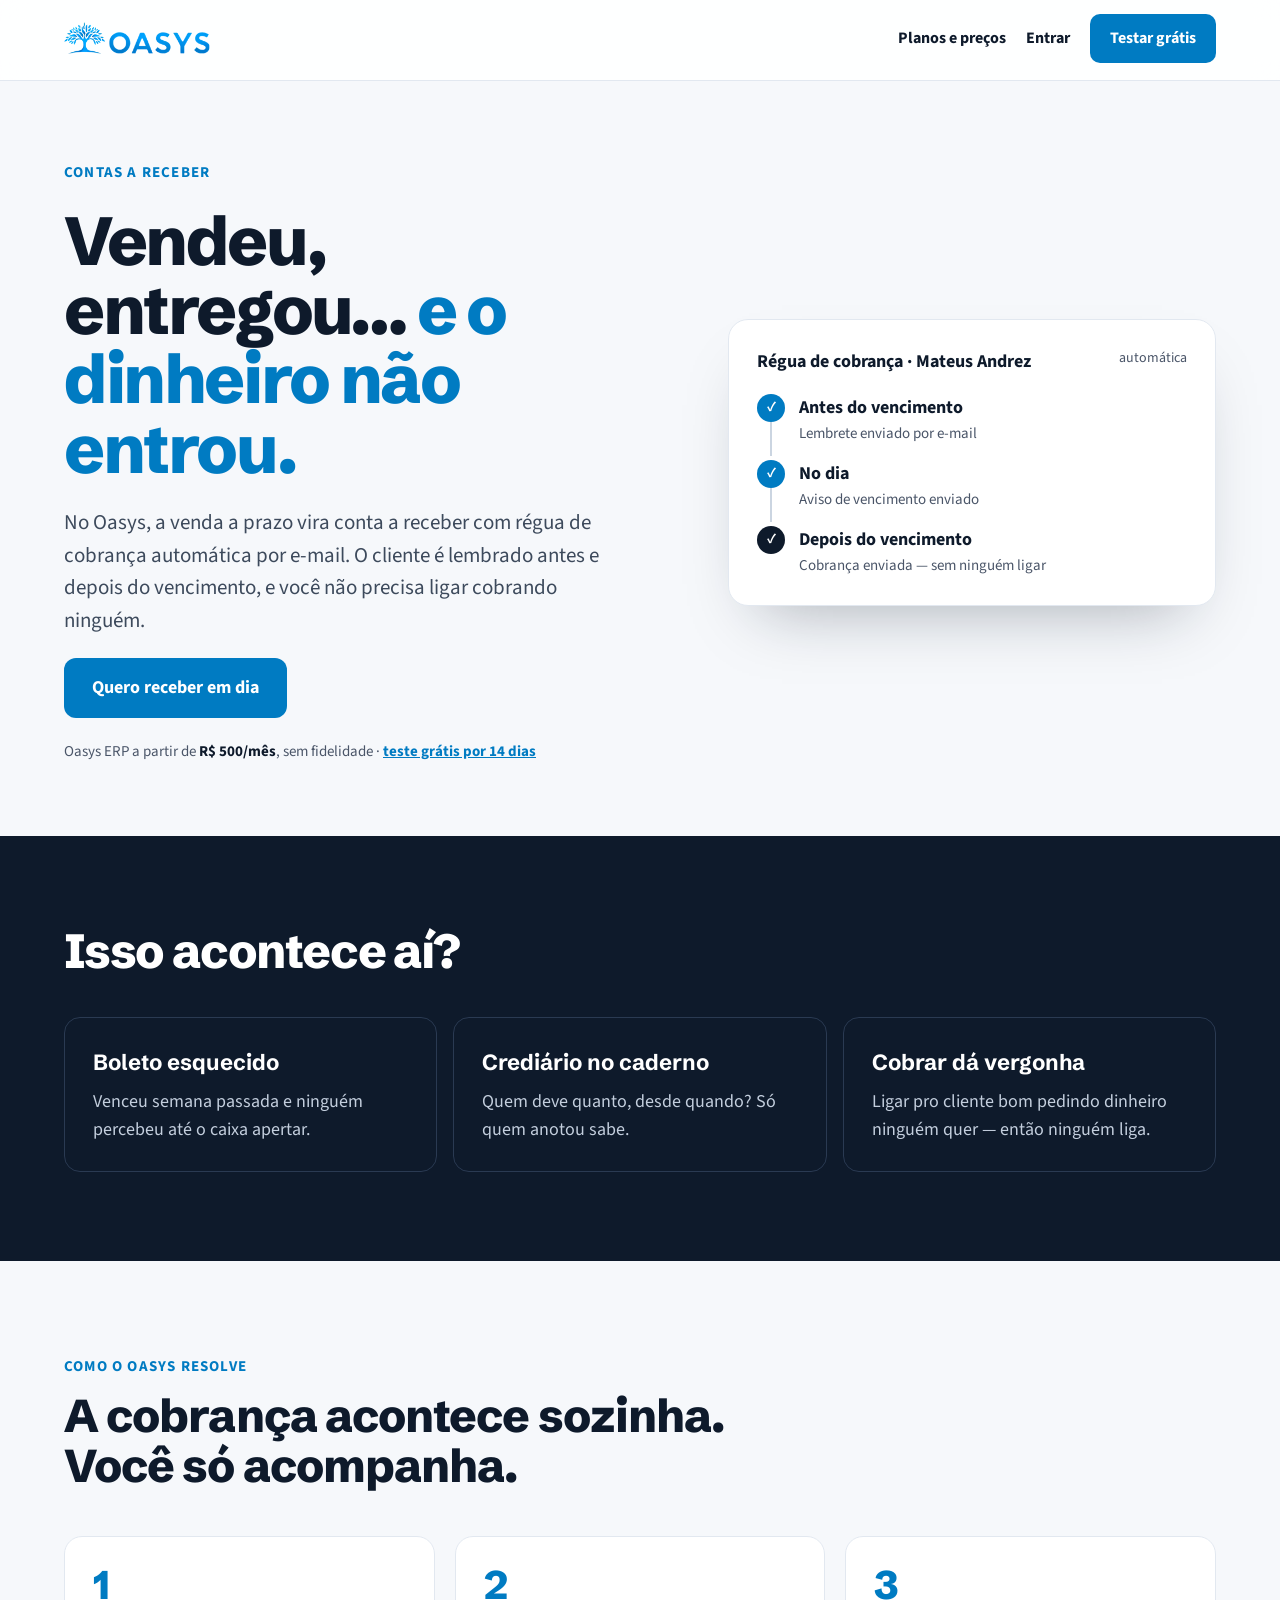
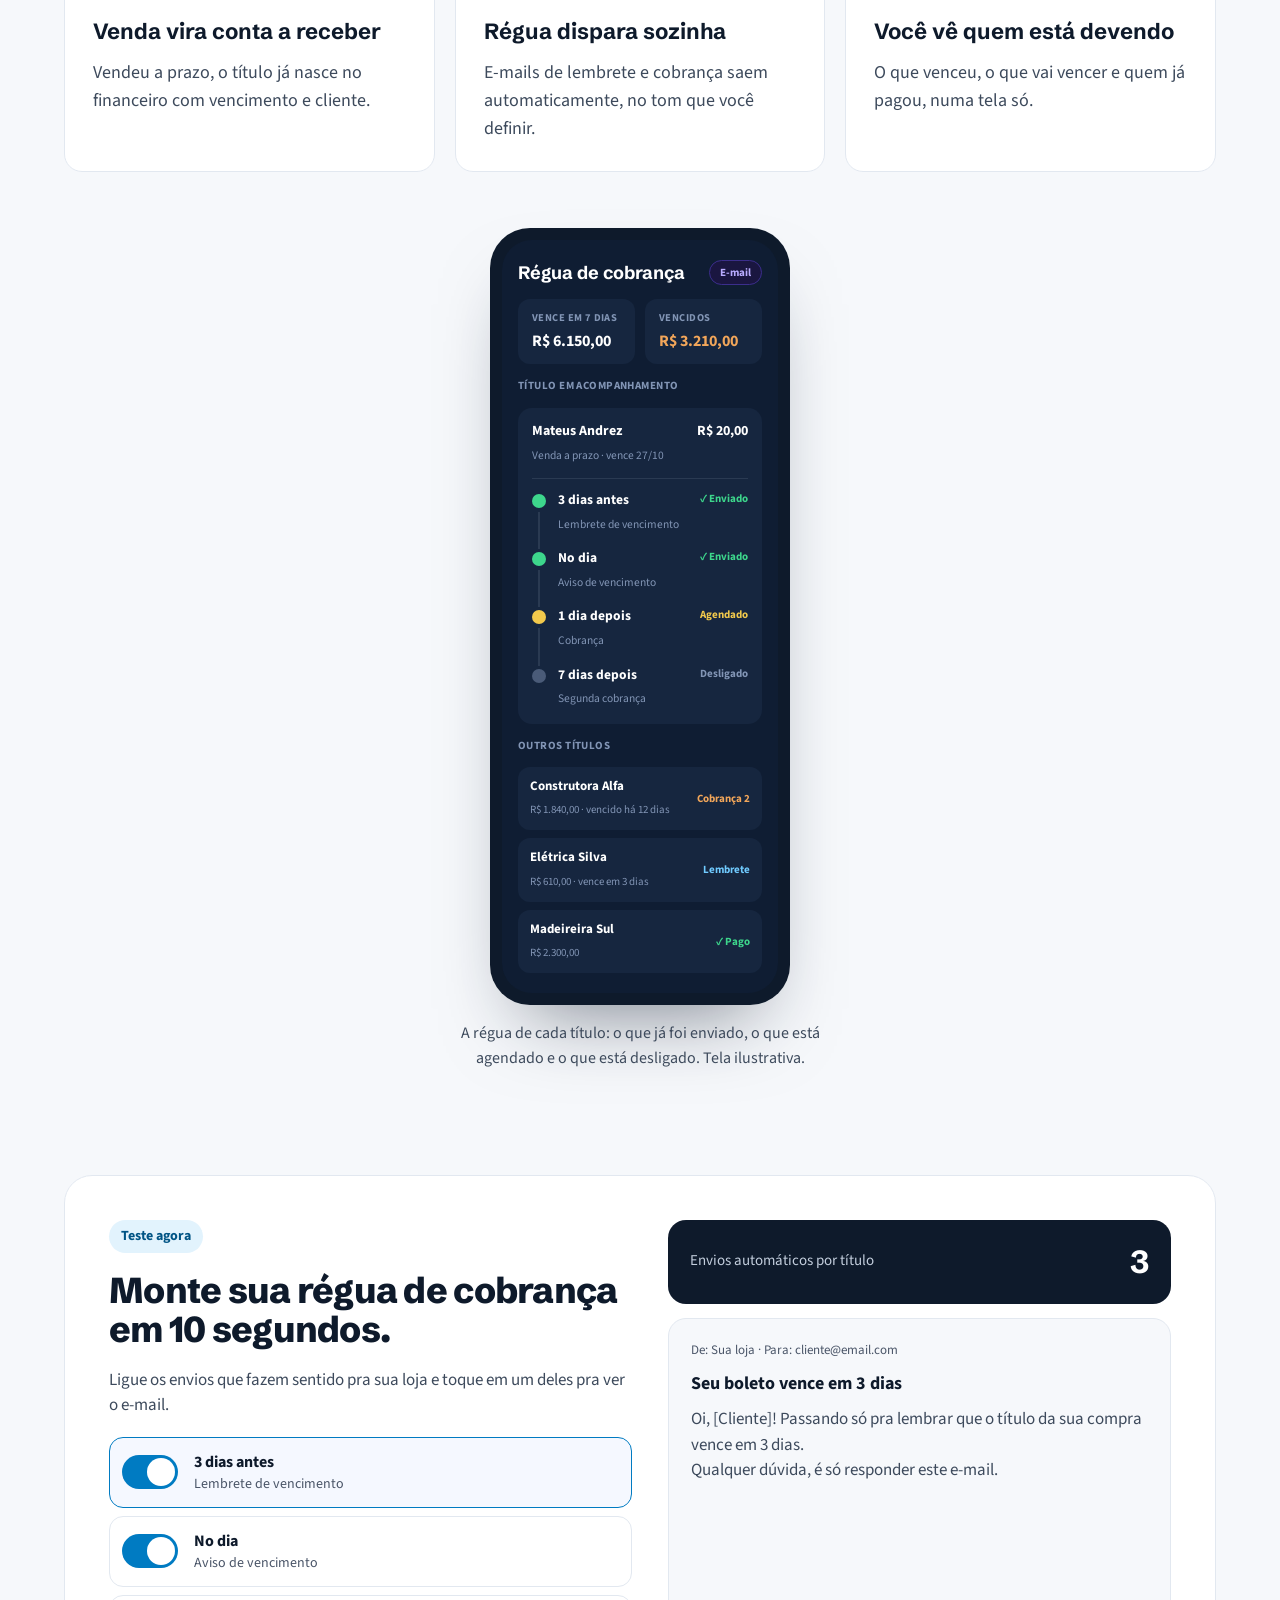
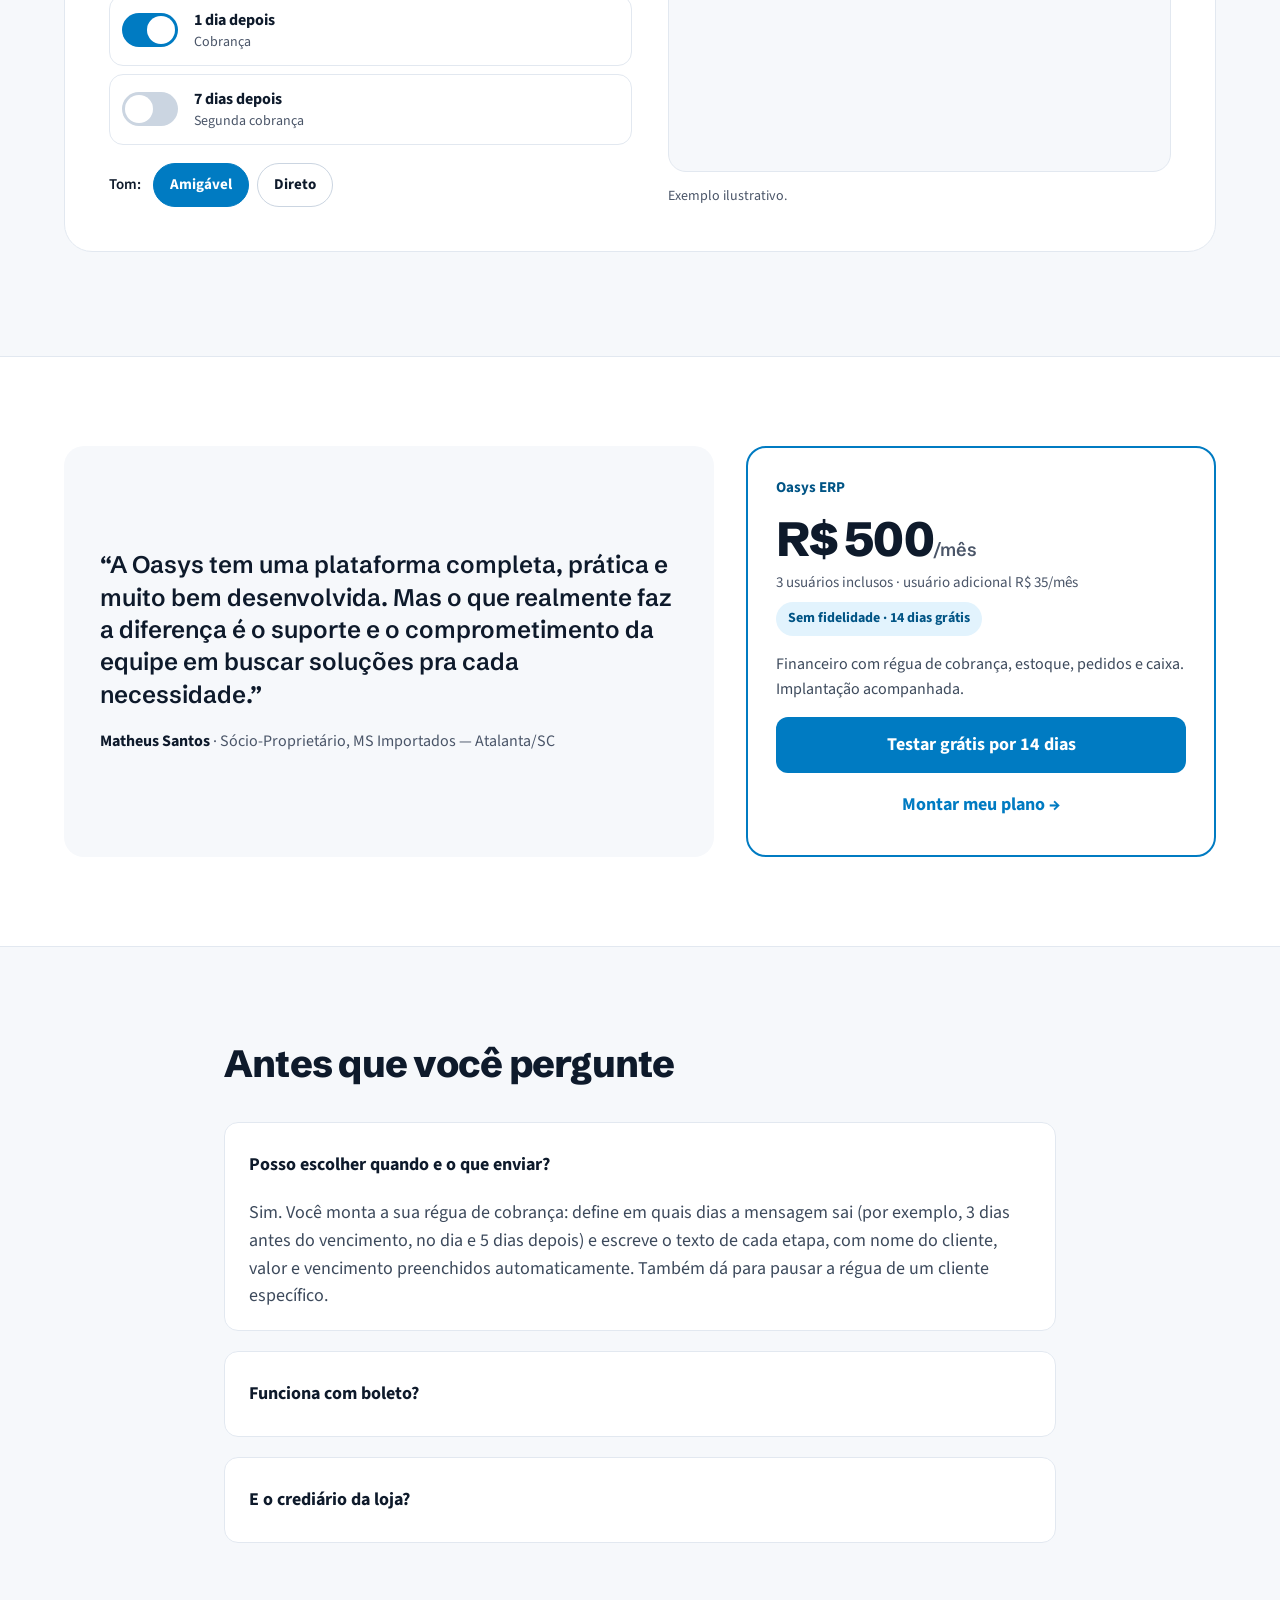
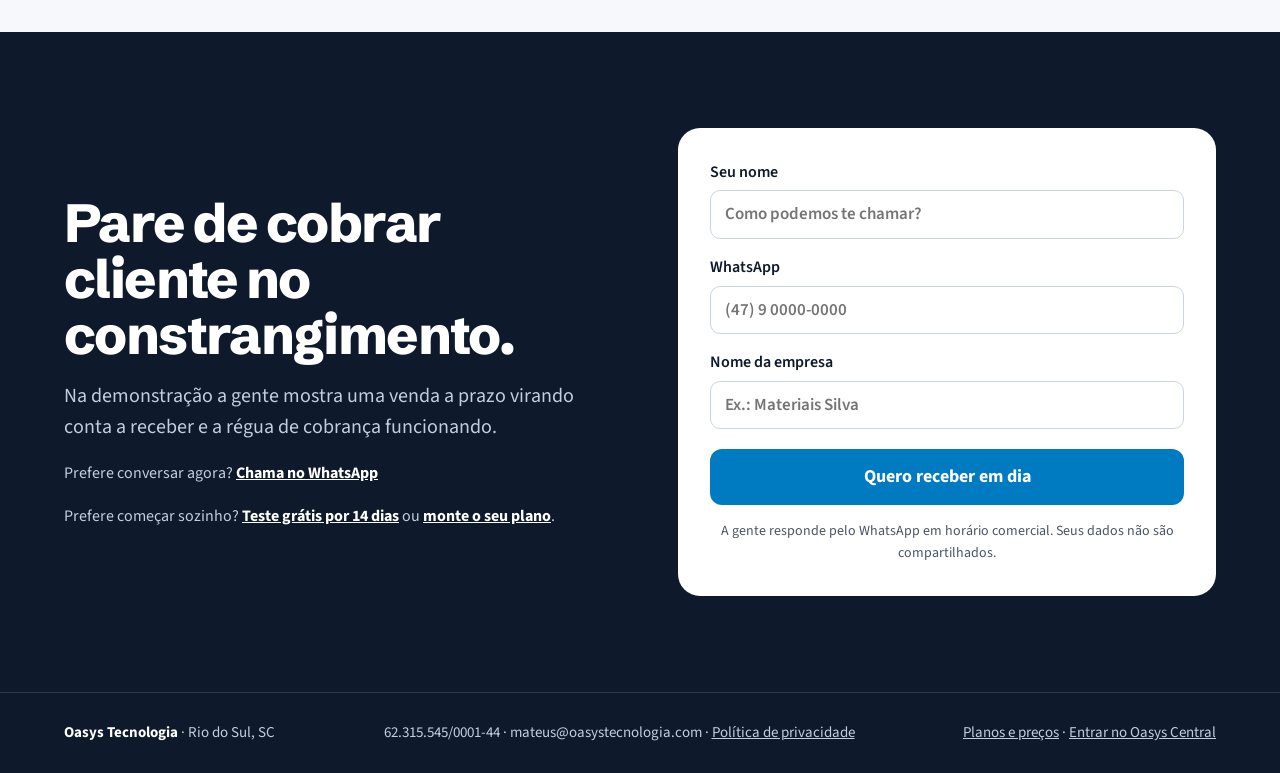
==== commit 1cea64e5: "landing page alinhada ao Oasys Central e à contratação pelo site - Cabeçalho de todas as páginas com" ====
--- a/cobranca/index.html
+++ b/cobranca/index.html
@@ -57,7 +57,7 @@
 <header style="position: sticky; top: 0; z-index: 50; background: rgba(255,255,255,0.88); backdrop-filter: blur(12px); -webkit-backdrop-filter: blur(12px); border-bottom: 1px solid #E2E8F0">
 <div style="max-width: 1200px; margin: 0 auto; padding: 14px 24px; display: flex; align-items: center; justify-content: space-between; gap: 16px">
 <a href="https://www.oasystecnologia.com/" aria-label="Oasys — página inicial" style="display: inline-flex; align-items: center; text-decoration: none"><img src="../assets/logohorizontal.png" alt="Oasys" style="height: 32px; width: auto; display: block"></a>
-<a class="btn" href="#demo" style="background: var(--azul); color: #FFFFFF; text-decoration: none; font-weight: 700; font-size: 16px; padding: 12px 20px; border-radius: 10px; min-height: 44px; box-sizing: border-box; display: inline-flex; align-items: center">Agendar demonstração</a>
+<nav class="oz-nav" aria-label="Principal"><a class="oz-nav-sec" href="/planos/">Planos e preços</a><a href="https://app.oasystecnologia.com/central/conta" data-central-href="/central/conta">Entrar</a><a class="oz-nav-cta" href="/comecar/">Testar grátis</a></nav>
 </div>
 <div class="prog" aria-hidden="true" style="height: 3px; background: var(--azul); transform: scaleX(0); transform-origin: left"></div>
 </header>
@@ -73,7 +73,7 @@
 <div class="load d4" style="display: flex; flex-wrap: wrap; gap: 12px">
 <a class="btn" href="#demo" style="background: var(--azul); color: #FFFFFF; text-decoration: none; font-weight: 700; padding: 16px 28px; border-radius: 12px; min-height: 52px; box-sizing: border-box; display: inline-flex; align-items: center">Quero receber em dia</a>
 </div>
-<p class="load d5" style="margin: 0; font-size: 15px; color: #4A5568">Plano Essencial a partir de <strong style="color: #0E1A2B">R$ 349/mês</strong> no plano anual</p>
+<p class="load d5" style="margin: 0; font-size: 15px; color: #4A5568">Oasys ERP a partir de <strong data-preco-de="erp" style="color: #0E1A2B">R$ 500/mês</strong>, sem fidelidade · <a href="/comecar/" style="font-weight: 700">teste grátis por 14 dias</a></p>
 </div>
 <div class="par" style="flex: 1 1 400px; min-width: 0">
 <div class="load d3" style="background: #FFFFFF; border: 1px solid #E2E8F0; border-radius: 20px; padding: 28px; display: flex; flex-direction: column; gap: 4px; box-shadow: 0 32px 64px -32px rgba(14,26,43,0.35)">
@@ -130,7 +130,7 @@
 <blockquote style="margin: 0; font-family: 'Schibsted Grotesk', sans-serif; font-size: 24px; line-height: 1.35; font-weight: 600">“A Oasys tem uma plataforma completa, prática e muito bem desenvolvida. Mas o que realmente faz a diferença é o suporte e o comprometimento da equipe em buscar soluções pra cada necessidade.”</blockquote>
 <figcaption style="color: #4A5568; font-size: 16px"><strong style="color: #0E1A2B">Matheus Santos</strong> · Sócio-Proprietário, MS Importados — Atalanta/SC</figcaption>
 </figure>
-<div class="rvr" style="flex: 1 1 340px; min-width: 0"><div data-widget="preco" data-plano="essencial" data-desc="Financeiro com régua de cobrança, estoque, pedidos e caixa. Implantação acompanhada." style="height: 100%"></div></div>
+<div class="rvr" style="flex: 1 1 340px; min-width: 0"><div data-widget="preco" data-plano="erp" data-desc="Financeiro com régua de cobrança, estoque, pedidos e caixa. Implantação acompanhada." style="height: 100%"></div></div>
 </div>
 </section>
 
@@ -148,6 +148,7 @@
 <h2 style="margin: 0; font-family: 'Schibsted Grotesk', sans-serif; font-weight: 800; font-size: clamp(34px, 4.2vw, 54px); line-height: 1.04; letter-spacing: -0.03em">Pare de cobrar cliente no constrangimento.</h2>
 <p style="margin: 0; color: #C3CEDD; font-size: 20px">Na demonstração a gente mostra uma venda a prazo virando conta a receber e a régua de cobrança funcionando.</p>
 <p style="margin: 0; color: #C3CEDD; font-size: 16px">Prefere conversar agora? <a href="https://wa.me/554731804931" style="color: #FFFFFF; font-weight: 700">Chama no WhatsApp</a></p>
+<p style="margin: 0; color: #C3CEDD; font-size: 16px">Prefere começar sozinho? <a href="/comecar/" style="color: #FFFFFF; font-weight: 700">Teste grátis por 14 dias</a> ou <a href="/planos/" style="color: #FFFFFF; font-weight: 700">monte o seu plano</a>.</p>
 </div>
 <form class="rvr" data-form="demo" data-endpoint="/leads.php" novalidate style="flex: 1 1 420px; min-width: 0; background: #FFFFFF; color: var(--tinta); border-radius: 22px; padding: 32px">
 <div data-campos style="display: flex; flex-direction: column; gap: 16px">
@@ -175,6 +176,7 @@
 <div style="max-width: 1200px; margin: 0 auto; padding: 28px 24px; display: flex; flex-wrap: wrap; justify-content: space-between; gap: 12px; font-size: 15px">
 <span><strong style="color: #FFFFFF">Oasys Tecnologia</strong> · Rio do Sul, SC</span>
 <span>62.315.545/0001-44 · mateus@oasystecnologia.com · <a href="/politica-de-privacidade.html" style="color: #C3CEDD">Política de privacidade</a></span>
+<span><a href="/planos/" style="color: #C3CEDD">Planos e preços</a> · <a href="https://app.oasystecnologia.com/central/conta" data-central-href="/central/conta" style="color: #C3CEDD">Entrar no Oasys Central</a></span>
 </div>
 </footer>
 </div>
--- a/assets/oasys.css
+++ b/assets/oasys.css
@@ -146,3 +146,16 @@
   .mbar a:first-child{font-size:16px}
 }
 @media (prefers-reduced-motion:reduce){.mbar{transition:none}}
+
+/* Navegação do cabeçalho: planos, entrada no Oasys Central e teste grátis */
+.oz-nav{display:flex;align-items:center;gap:6px 20px;flex-wrap:wrap;justify-content:flex-end}
+.oz-nav a{font-weight:700;font-size:16px;text-decoration:none;color:var(--tinta)}
+.oz-nav a:hover{color:var(--azul)}
+.oz-nav .oz-nav-cta{background:var(--azul);color:#fff;padding:12px 20px;border-radius:10px;min-height:44px;box-sizing:border-box;display:inline-flex;align-items:center}
+.oz-nav .oz-nav-cta:hover{color:#fff;background:var(--azul-esc)}
+@media (max-width:640px){
+  .oz-nav{gap:14px}
+  .oz-nav .oz-nav-sec{display:none}
+  .oz-nav .oz-nav-cta{padding:10px 14px;font-size:15px}
+}
+
